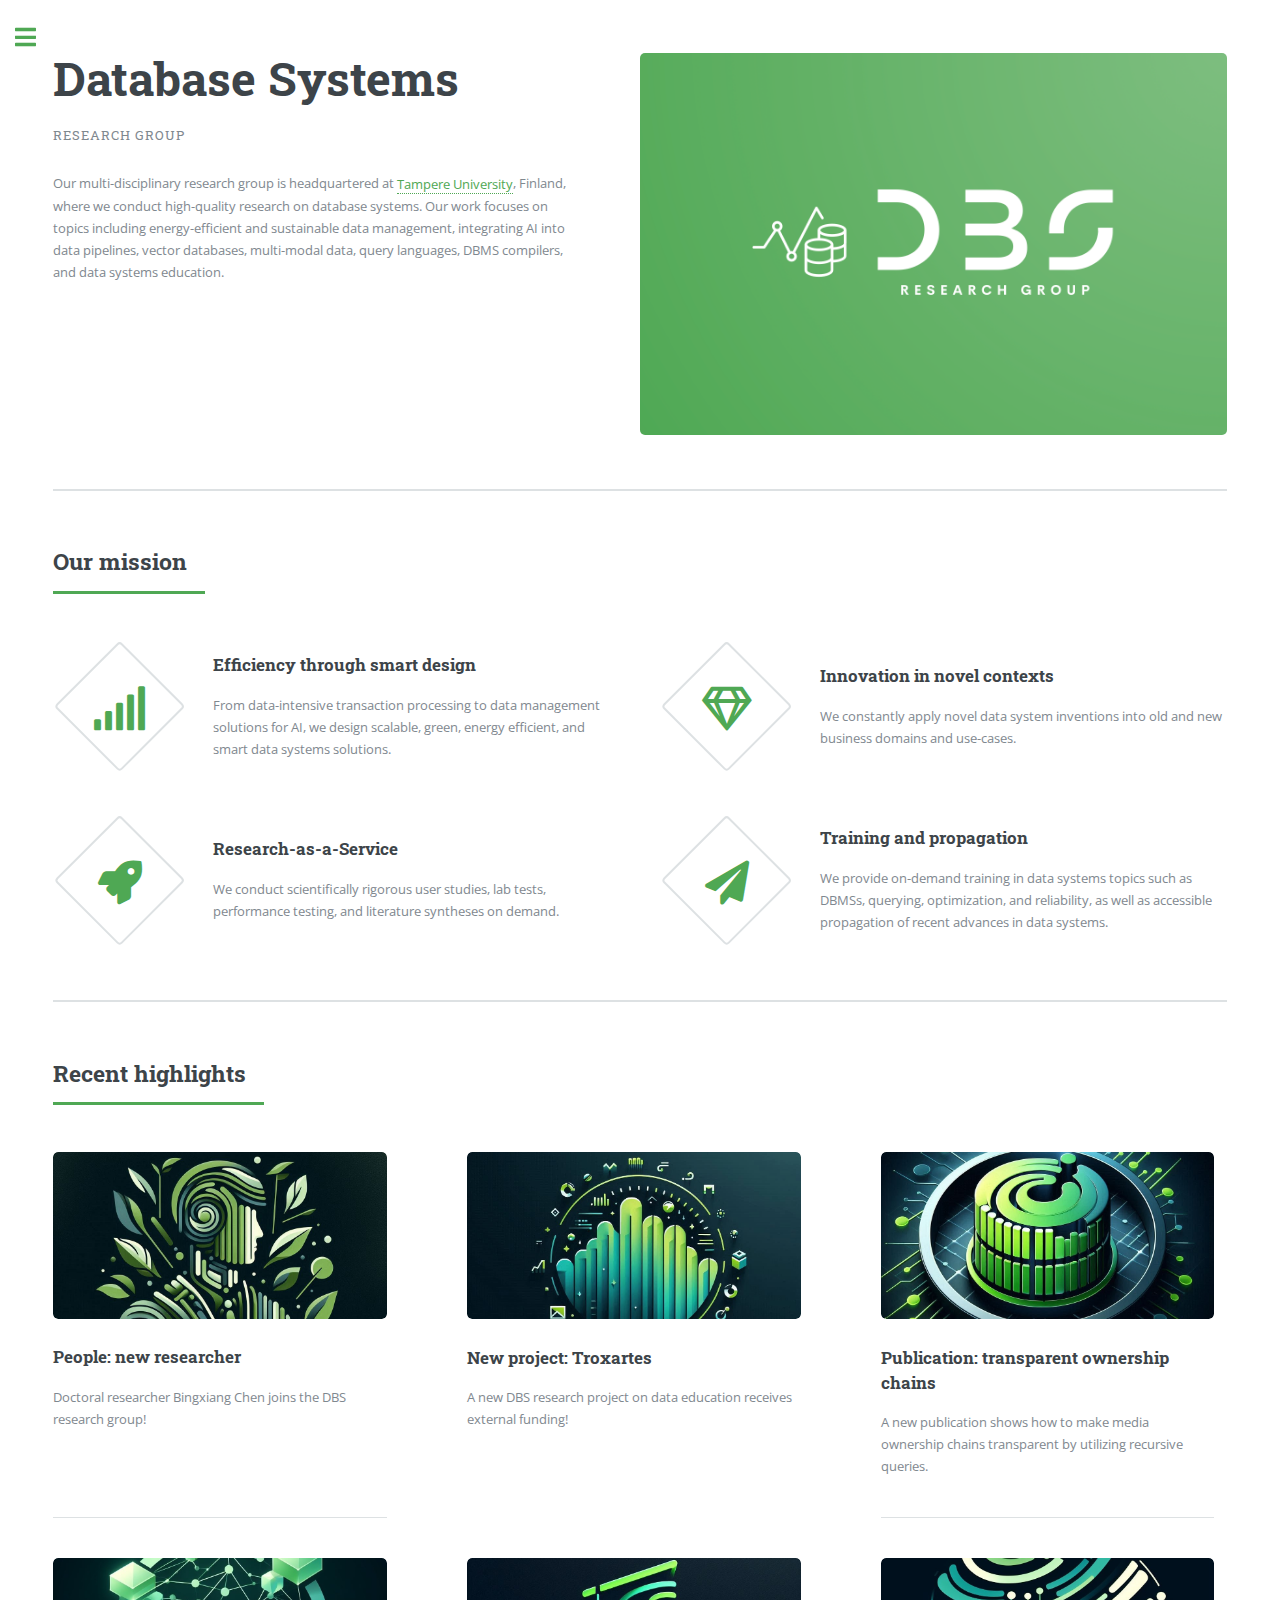
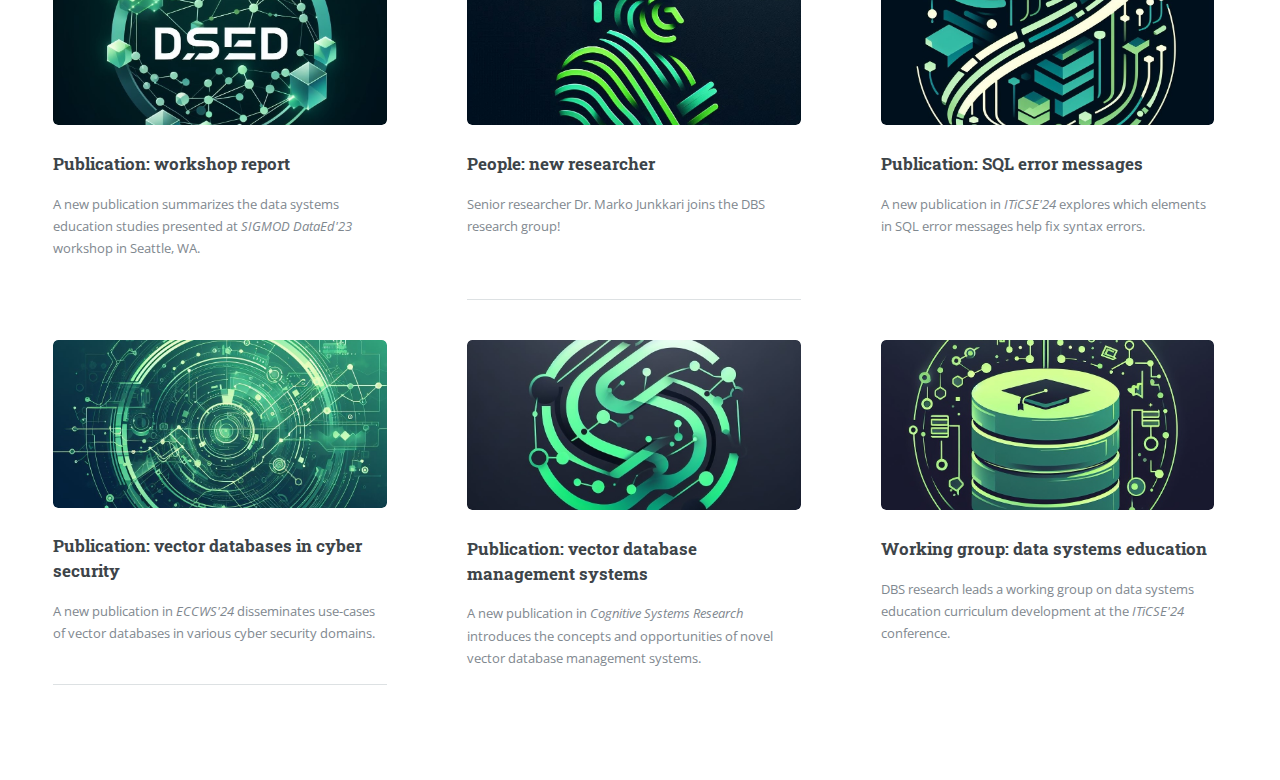
==== index.html @ 27943c8c "new researcher" ====
<!DOCTYPE HTML>
<!--
	Editorial by HTML5 UP
	html5up.net | @ajlkn
	Free for personal and commercial use under the CCA 3.0 license (html5up.net/license)
-->
<!-- DBSR -->
<html>
	<head>
		<title>DBS Research</title>
		<meta charset="utf-8" />
		<meta name="viewport" content="width=device-width, initial-scale=1, user-scalable=no" />
		<link rel="stylesheet" href="assets/css/main.css" />
	</head>
	<body class="is-preload">

		<!-- Wrapper -->
			<div id="wrapper">

				<!-- Main -->
					<div id="main">
						<div class="inner">

							<!-- Header
								<header id="header">
									<a href="index.html" class="logo"><strong>Editorial</strong> by HTML5 UP</a>
									<ul class="icons">
										<li><a href="#" class="icon brands fa-twitter"><span class="label">Twitter</span></a></li>
										<li><a href="#" class="icon brands fa-facebook-f"><span class="label">Facebook</span></a></li>
										<li><a href="#" class="icon brands fa-snapchat-ghost"><span class="label">Snapchat</span></a></li>
										<li><a href="#" class="icon brands fa-instagram"><span class="label">Instagram</span></a></li>
										<li><a href="#" class="icon brands fa-medium-m"><span class="label">Medium</span></a></li>
									</ul>
								</header>
							-->

							<!-- Banner -->
								<section id="banner">
									<div class="content">
										<header>
											<h1>Database Systems</h1>
											<p>Research group</p>
										</header>
										<p>Our multi-disciplinary research group is headquartered at <a target="_blank" href="https://www.tuni.fi/en/about-us/tampere-university">Tampere University</a>, Finland, where we conduct high-quality research on database systems. Our work focuses on topics including energy-efficient and sustainable data management, integrating AI into data pipelines, vector databases, multi-modal data, query languages, DBMS compilers, and data systems education.</p>
										<!--<ul class="actions">
											<li><a href="#" class="button big">Learn More</a></li>
										</ul> -->
									</div>
									<span class="image object">
										<img src="images/logo.png" alt="" />
									</span>
								</section>

							<!-- Section -->
								<section>
									<header class="major">
										<h2>Our mission</h2>
									</header>
									<div class="features">
										<article>
											<span class="icon solid fa-signal"></span>
											<div class="content">
												<h3>Efficiency through smart design</h3>
												<p>From data-intensive transaction processing to data management solutions for AI, we design scalable, green, energy efficient, and smart data systems solutions.</p>
											</div>
										</article>
										<article>
											<span class="icon fa-gem"></span>
											<div class="content">
												<h3>Innovation in novel contexts</h3>
												<p>We constantly apply novel data system inventions into old and new business domains and use-cases.</p>
											</div>
										</article>
										<article>
											<span class="icon solid fa-rocket"></span>
											<div class="content">
												<h3>Research-as-a-Service</h3>
												<p>We conduct scientifically rigorous user studies, lab tests, performance testing, and literature syntheses on demand.</p>
											</div>
										</article>
										<article>
											<span class="icon solid fa-paper-plane"></span>
											<div class="content">
												<h3>Training and propagation</h3>
												<p>We provide on-demand training in data systems topics such as DBMSs, querying, optimization, and reliability, as well as accessible propagation of recent advances in data systems.</p>
											</div>
										</article>
									</div>
								</section>

							<!-- Section -->
								<section>
									<header class="major">
										<h2>Recent highlights</h2>
									</header>
									<div class="posts">
										<article>
											<a href="people.html" class="image"><img src="images/pic09.jpg" alt="" /></a>
											<h3>People: new researcher</h3>
											<p>Doctoral researcher Bingxiang Chen joins the DBS research group!</p>
										</article>
										<article>
											<a target="_blank" href="#" class="image"><img src="images/pic08.jpg" alt="" /></a>
											<h3>New project: Troxartes</h3>
											<p>A new DBS research project on data education receives external funding!</p>
										</article>
										<article>
											<a target="_blank" href="https://revistacomsoc.pt/index.php/revistacomsoc/article/view/5684/6738" class="image"><img src="images/pic07.jpg" alt="" /></a>
											<h3>Publication: transparent ownership chains</h3>
											<p>A new publication shows how to make media ownership chains transparent by utilizing recursive queries.</p>
										</article>
										<article>
											<a target="_blank" href="https://dl.acm.org/doi/abs/10.1145/3703922.3703932" class="image"><img src="images/pic06.jpg" alt="" /></a>
											<h3>Publication: workshop report</h3>
											<p>A new publication summarizes the data systems education studies presented at <i>SIGMOD DataEd'23</i> workshop in Seattle, WA.</p>
										</article>
										<article>
											<a href="people.html" class="image"><img src="images/pic05.jpg" alt="" /></a>
											<h3>People: new researcher</h3>
											<p>Senior researcher Dr. Marko Junkkari joins the DBS research group!</p>
										</article>
										<article>
											<a target="_blank" href="https://dl.acm.org/doi/abs/10.1145/3649217.3653552" class="image"><img src="images/pic04.jpg" alt="" /></a>
											<h3>Publication: SQL error messages</h3>
											<p>A new publication in <i>ITiCSE'24</i> explores which elements in SQL error messages help fix syntax errors.</p>
											<!--<ul class="actions">
												<li><a target="_blank" href="https://www.sciencedirect.com/science/article/pii/S1389041724000093" class="button">Read more</a></li>
											</ul> -->
										</article>
										<article>
											<a target="_blank" href="https://papers.academic-conferences.org/index.php/eccws/article/view/2220" class="image"><img src="images/pic03.jpg" alt="" /></a>
											<h3>Publication: vector databases in cyber security</h3>
											<p>A new publication in <i>ECCWS'24</i> disseminates use-cases of vector databases in various cyber security domains.</p>
											<!--<ul class="actions">
												<li><a target="_blank" href="https://www.sciencedirect.com/science/article/pii/S1389041724000093" class="button">Read more</a></li>
											</ul> -->
										</article>
										<article>
											<a target="_blank" href="https://www.sciencedirect.com/science/article/pii/S1389041724000093" class="image"><img src="images/pic01.jpg" alt="" /></a>
											<h3>Publication: vector database management systems</h3>
											<p>A new publication in <i>Cognitive Systems Research</i> introduces the concepts and opportunities of novel vector database management systems.</p>
											<!--<ul class="actions">
												<li><a target="_blank" href="https://www.sciencedirect.com/science/article/pii/S1389041724000093" class="button">Read more</a></li>
											</ul> -->
										</article>
										<article>
											<a target="_blank" href="https://dl.acm.org/doi/abs/10.1145/3649405.3659529" class="image"><img src="images/pic02.jpg" alt="" /></a>
											<h3>Working group: data systems education</h3>
											<p>DBS research leads a working group on data systems education curriculum development at the <i>ITiCSE'24</i> conference.</p>
										</article>
									</div>
								</section>

						</div>
					</div>

				<!-- Sidebar -->
					<div id="sidebar">
						<div class="inner">

							<!-- Search
								<section id="search" class="alt">
									<form method="post" action="#">
										<input type="text" name="query" id="query" placeholder="Search" />
									</form>
								</section>
							-->

							<!-- Menu -->
								<nav id="menu">
									<header class="major">
										<h2>Menu</h2>
									</header>
									<ul>
										<li><a href="index.html">Homepage</a></li>
										<li><a href="projects.html">Projects</a></li>
										<li><a href="people.html">People</a></li>
										<li><a href="publications.html">Publications</a></li>
										<li>
											<!--
											<span class="opener">Submenu</span>
											<ul>
												<li><a href="#">Lorem Dolor</a></li>
												<li><a href="#">Ipsum Adipiscing</a></li>
												<li><a href="#">Tempus Magna</a></li>
												<li><a href="#">Feugiat Veroeros</a></li>
											</ul>
										</li>
										<li><a href="#">Etiam Dolore</a></li>
										<li><a href="#">Adipiscing</a></li>
										<li>
											<span class="opener">Another Submenu</span>
											<ul>
												<li><a href="#">Lorem Dolor</a></li>
												<li><a href="#">Ipsum Adipiscing</a></li>
												<li><a href="#">Tempus Magna</a></li>
												<li><a href="#">Feugiat Veroeros</a></li>
											</ul>
										</li>
										<li><a href="#">Maximus Erat</a></li>
										<li><a href="#">Sapien Mauris</a></li>
										<li><a href="#">Amet Lacinia</a></li>
									-->
									</ul>
								</nav>

							<!-- Section
								<section>
									<header class="major">
										<h2>Ante interdum</h2>
									</header>
									<div class="mini-posts">
										<article>
											<a href="#" class="image"><img src="images/pic07.jpg" alt="" /></a>
											<p>Aenean ornare velit lacus, ac varius enim lorem ullamcorper dolore aliquam.</p>
										</article>
										<article>
											<a href="#" class="image"><img src="images/pic08.jpg" alt="" /></a>
											<p>Aenean ornare velit lacus, ac varius enim lorem ullamcorper dolore aliquam.</p>
										</article>
										<article>
											<a href="#" class="image"><img src="images/pic09.jpg" alt="" /></a>
											<p>Aenean ornare velit lacus, ac varius enim lorem ullamcorper dolore aliquam.</p>
										</article>
									</div>
									<ul class="actions">
										<li><a href="#" class="button">More</a></li>
									</ul>
								</section>
							-->

							<!-- Section -->
								<section>
									<header class="major">
										<h2>Get in touch</h2>
									</header>
									<p></p>
									<ul class="contact">
										<li class="icon solid fa-envelope"><a href="mailto:dbs-research@proton.me">dbs-research@proton.me</a></li>
										<!--<li class="icon solid fa-phone">(000) 000-0000</li>-->
										<li class="icon solid fa-home">Tampere University<br />
										Tietotalo, Hervanta campus<br />
										Korkeakoulunkatu 1<br />
										33720 Tampere, Finland</li>
									</ul>
								</section>

							<!-- Footer -->
								<footer id="footer">
									<p class="copyright">Design: <a href="https://html5up.net">HTML5 UP</a>. Images: SD & Bing Image Creator.</p>
								</footer>

						</div>
					</div>

			</div>

		<!-- Scripts -->
			<script src="assets/js/jquery.min.js"></script>
			<script src="assets/js/browser.min.js"></script>
			<script src="assets/js/breakpoints.min.js"></script>
			<script src="assets/js/util.js"></script>
			<script src="assets/js/main.js"></script>

	</body>
</html>
---- assets/css/main.css ----
@import url(fontawesome-all.min.css);
@import url("https://fonts.googleapis.com/css?family=Open+Sans:400,600,400italic,600italic|Roboto+Slab:400,700");
/*
	Editorial by HTML5 UP
	html5up.net | @ajlkn
	Free for personal and commercial use under the CCA 3.0 license (html5up.net/license)
*/
html, body, div, span, applet, object,
iframe, h1, h2, h3, h4, h5, h6, p, blockquote,
pre, a, abbr, acronym, address, big, cite,
code, del, dfn, em, img, ins, kbd, q, s, samp,
small, strike, strong, sub, sup, tt, var, b,
u, i, center, dl, dt, dd, ol, ul, li, fieldset,
form, label, legend, table, caption, tbody,
tfoot, thead, tr, th, td, article, aside,
canvas, details, embed, figure, figcaption,
footer, header, hgroup, menu, nav, output, ruby,
section, summary, time, mark, audio, video {
  margin: 0;
  padding: 0;
  border: 0;
  font-size: 100%;
  font: inherit;
  vertical-align: middle; }

article, aside, details, figcaption, figure,
footer, header, hgroup, menu, nav, section {
  display: block; }

body {
  line-height: 1; }

ol, ul {
  list-style: none; }

blockquote, q {
  quotes: none; }
  blockquote:before, blockquote:after, q:before, q:after {
    content: '';
    content: none; }

table {
  border-collapse: collapse;
  border-spacing: 0; }

body {
  -webkit-text-size-adjust: none; }

mark {
  background-color: transparent;
  color: inherit; }

input::-moz-focus-inner {
  border: 0;
  padding: 0; }

input, select, textarea {
  -moz-appearance: none;
  -webkit-appearance: none;
  -ms-appearance: none;
  appearance: none; }

/* Basic */
@-ms-viewport {
  width: device-width; }

body {
  -ms-overflow-style: scrollbar; }

@media screen and (max-width: 480px) {
  html, body {
    min-width: 320px; } }

html {
  box-sizing: border-box; }

*, *:before, *:after {
  box-sizing: inherit; }

body {
  background: #ffffff; }
  body.is-preload *, body.is-preload *:before, body.is-preload *:after, body.is-resizing *, body.is-resizing *:before, body.is-resizing *:after {
    -moz-animation: none !important;
    -webkit-animation: none !important;
    -ms-animation: none !important;
    animation: none !important;
    -moz-transition: none !important;
    -webkit-transition: none !important;
    -ms-transition: none !important;
    transition: none !important; }

/* Type */
body, input, select, textarea {
  color: #7f888f;
  font-family: "Open Sans", sans-serif;
  font-size: 13pt;
  font-weight: 400;
  line-height: 1.65; }
  @media screen and (max-width: 1680px) {
    body, input, select, textarea {
      font-size: 11pt; } }
  @media screen and (max-width: 1280px) {
    body, input, select, textarea {
      font-size: 10pt; } }
  @media screen and (max-width: 360px) {
    body, input, select, textarea {
      font-size: 9pt; } }

a {
  -moz-transition: color 0.2s ease-in-out, border-bottom-color 0.2s ease-in-out;
  -webkit-transition: color 0.2s ease-in-out, border-bottom-color 0.2s ease-in-out;
  -ms-transition: color 0.2s ease-in-out, border-bottom-color 0.2s ease-in-out;
  transition: color 0.2s ease-in-out, border-bottom-color 0.2s ease-in-out;
  border-bottom: dotted 1px;
  color: #4fa854;
  text-decoration: none; }
  a:hover {
    border-bottom-color: #4fa854;
    color: #4fa854 !important; }
    a:hover strong {
      color: inherit; }

strong, b {
  color: #3d4449;
  font-weight: 600; }

em, i {
  font-style: italic; }

p {
  margin: 0 0 2em 0; }

h1, h2, h3, h4, h5, h6 {
  color: #3d4449;
  font-family: "Roboto Slab", serif;
  font-weight: 700;
  line-height: 1.5;
  margin: 0 0 1em 0; }
  h1 a, h2 a, h3 a, h4 a, h5 a, h6 a {
    color: inherit;
    text-decoration: none;
    border-bottom: 0; }

h1 {
  font-size: 4em;
  margin: 0 0 0.5em 0;
  line-height: 1.3; }

h2 {
  font-size: 1.75em; }

h3 {
  font-size: 1.25em; }

h4 {
  font-size: 1.1em; }

h5 {
  font-size: 0.9em; }

h6 {
  font-size: 0.7em; }

@media screen and (max-width: 1680px) {
  h1 {
    font-size: 3.5em; } }

@media screen and (max-width: 980px) {
  h1 {
    font-size: 3.25em; } }

@media screen and (max-width: 736px) {
  h1 {
    font-size: 2em;
    line-height: 1.4; }
  h2 {
    font-size: 1.5em; } }

sub {
  font-size: 0.8em;
  position: relative;
  top: 0.5em; }

sup {
  font-size: 0.8em;
  position: relative;
  top: -0.5em; }

blockquote {
  border-left: solid 3px rgba(210, 215, 217, 0.75);
  font-style: italic;
  margin: 0 0 2em 0;
  padding: 0.5em 0 0.5em 2em; }

code {
  background: rgba(230, 235, 237, 0.25);
  border-radius: 0.375em;
  border: solid 1px rgba(210, 215, 217, 0.75);
  font-family: "Courier New", monospace;
  font-size: 0.9em;
  margin: 0 0.25em;
  padding: 0.25em 0.65em; }

pre {
  -webkit-overflow-scrolling: touch;
  font-family: "Courier New", monospace;
  font-size: 0.9em;
  margin: 0 0 2em 0; }
  pre code {
    display: block;
    line-height: 1.75;
    padding: 1em 1.5em;
    overflow-x: auto; }

hr {
  border: 0;
  border-bottom: solid 1px rgba(210, 215, 217, 0.75);
  margin: 2em 0; }
  hr.major {
    margin: 3em 0; }

.align-left {
  text-align: left; }

.align-center {
  text-align: center; }

.align-right {
  text-align: right; }

/* Row */
.row {
  display: flex;
  flex-wrap: wrap;
  box-sizing: border-box;
  align-items: stretch; }
  .row > * {
    box-sizing: border-box; }
  .row.gtr-uniform > * > :last-child {
    margin-bottom: 0; }
  .row.aln-left {
    justify-content: flex-start; }
  .row.aln-center {
    justify-content: center; }
  .row.aln-right {
    justify-content: flex-end; }
  .row.aln-top {
    align-items: flex-start; }
  .row.aln-middle {
    align-items: center; }
  .row.aln-bottom {
    align-items: flex-end; }
  .row > .imp {
    order: -1; }
  .row > .col-1 {
    width: 8.33333%; }
  .row > .off-1 {
    margin-left: 8.33333%; }
  .row > .col-2 {
    width: 16.66667%; }
  .row > .off-2 {
    margin-left: 16.66667%; }
  .row > .col-3 {
    width: 25%; }
  .row > .off-3 {
    margin-left: 25%; }
  .row > .col-4 {
    width: 33.33333%; }
  .row > .off-4 {
    margin-left: 33.33333%; }
  .row > .col-5 {
    width: 41.66667%; }
  .row > .off-5 {
    margin-left: 41.66667%; }
  .row > .col-6 {
    width: 50%; }
  .row > .off-6 {
    margin-left: 50%; }
  .row > .col-7 {
    width: 58.33333%; }
  .row > .off-7 {
    margin-left: 58.33333%; }
  .row > .col-8 {
    width: 66.66667%; }
  .row > .off-8 {
    margin-left: 66.66667%; }
  .row > .col-9 {
    width: 75%; }
  .row > .off-9 {
    margin-left: 75%; }
  .row > .col-10 {
    width: 83.33333%; }
  .row > .off-10 {
    margin-left: 83.33333%; }
  .row > .col-11 {
    width: 91.66667%; }
  .row > .off-11 {
    margin-left: 91.66667%; }
  .row > .col-12 {
    width: 100%; }
  .row > .off-12 {
    margin-left: 100%; }
  .row.gtr-0 {
    margin-top: 0;
    margin-left: 0em; }
    .row.gtr-0 > * {
      padding: 0 0 0 0em; }
    .row.gtr-0.gtr-uniform {
      margin-top: 0em; }
      .row.gtr-0.gtr-uniform > * {
        padding-top: 0em; }
  .row.gtr-25 {
    margin-top: 0;
    margin-left: -0.375em; }
    .row.gtr-25 > * {
      padding: 0 0 0 0.375em; }
    .row.gtr-25.gtr-uniform {
      margin-top: -0.375em; }
      .row.gtr-25.gtr-uniform > * {
        padding-top: 0.375em; }
  .row.gtr-50 {
    margin-top: 0;
    margin-left: -0.75em; }
    .row.gtr-50 > * {
      padding: 0 0 0 0.75em; }
    .row.gtr-50.gtr-uniform {
      margin-top: -0.75em; }
      .row.gtr-50.gtr-uniform > * {
        padding-top: 0.75em; }
  .row {
    margin-top: 0;
    margin-left: -1.5em; }
    .row > * {
      padding: 0 0 0 1.5em; }
    .row.gtr-uniform {
      margin-top: -1.5em; }
      .row.gtr-uniform > * {
        padding-top: 1.5em; }
  .row.gtr-150 {
    margin-top: 0;
    margin-left: -2.25em; }
    .row.gtr-150 > * {
      padding: 0 0 0 2.25em; }
    .row.gtr-150.gtr-uniform {
      margin-top: -2.25em; }
      .row.gtr-150.gtr-uniform > * {
        padding-top: 2.25em; }
  .row.gtr-200 {
    margin-top: 0;
    margin-left: -3em; }
    .row.gtr-200 > * {
      padding: 0 0 0 3em; }
    .row.gtr-200.gtr-uniform {
      margin-top: -3em; }
      .row.gtr-200.gtr-uniform > * {
        padding-top: 3em; }
  @media screen and (max-width: 1680px) {
    .row {
      display: flex;
      flex-wrap: wrap;
      box-sizing: border-box;
      align-items: stretch; }
      .row > * {
        box-sizing: border-box; }
      .row.gtr-uniform > * > :last-child {
        margin-bottom: 0; }
      .row.aln-left {
        justify-content: flex-start; }
      .row.aln-center {
        justify-content: center; }
      .row.aln-right {
        justify-content: flex-end; }
      .row.aln-top {
        align-items: flex-start; }
      .row.aln-middle {
        align-items: center; }
      .row.aln-bottom {
        align-items: flex-end; }
      .row > .imp-xlarge {
        order: -1; }
      .row > .col-1-xlarge {
        width: 8.33333%; }
      .row > .off-1-xlarge {
        margin-left: 8.33333%; }
      .row > .col-2-xlarge {
        width: 16.66667%; }
      .row > .off-2-xlarge {
        margin-left: 16.66667%; }
      .row > .col-3-xlarge {
        width: 25%; }
      .row > .off-3-xlarge {
        margin-left: 25%; }
      .row > .col-4-xlarge {
        width: 33.33333%; }
      .row > .off-4-xlarge {
        margin-left: 33.33333%; }
      .row > .col-5-xlarge {
        width: 41.66667%; }
      .row > .off-5-xlarge {
        margin-left: 41.66667%; }
      .row > .col-6-xlarge {
        width: 50%; }
      .row > .off-6-xlarge {
        margin-left: 50%; }
      .row > .col-7-xlarge {
        width: 58.33333%; }
      .row > .off-7-xlarge {
        margin-left: 58.33333%; }
      .row > .col-8-xlarge {
        width: 66.66667%; }
      .row > .off-8-xlarge {
        margin-left: 66.66667%; }
      .row > .col-9-xlarge {
        width: 75%; }
      .row > .off-9-xlarge {
        margin-left: 75%; }
      .row > .col-10-xlarge {
        width: 83.33333%; }
      .row > .off-10-xlarge {
        margin-left: 83.33333%; }
      .row > .col-11-xlarge {
        width: 91.66667%; }
      .row > .off-11-xlarge {
        margin-left: 91.66667%; }
      .row > .col-12-xlarge {
        width: 100%; }
      .row > .off-12-xlarge {
        margin-left: 100%; }
      .row.gtr-0 {
        margin-top: 0;
        margin-left: 0em; }
        .row.gtr-0 > * {
          padding: 0 0 0 0em; }
        .row.gtr-0.gtr-uniform {
          margin-top: 0em; }
          .row.gtr-0.gtr-uniform > * {
            padding-top: 0em; }
      .row.gtr-25 {
        margin-top: 0;
        margin-left: -0.375em; }
        .row.gtr-25 > * {
          padding: 0 0 0 0.375em; }
        .row.gtr-25.gtr-uniform {
          margin-top: -0.375em; }
          .row.gtr-25.gtr-uniform > * {
            padding-top: 0.375em; }
      .row.gtr-50 {
        margin-top: 0;
        margin-left: -0.75em; }
        .row.gtr-50 > * {
          padding: 0 0 0 0.75em; }
        .row.gtr-50.gtr-uniform {
          margin-top: -0.75em; }
          .row.gtr-50.gtr-uniform > * {
            padding-top: 0.75em; }
      .row {
        margin-top: 0;
        margin-left: -1.5em; }
        .row > * {
          padding: 0 0 0 1.5em; }
        .row.gtr-uniform {
          margin-top: -1.5em; }
          .row.gtr-uniform > * {
            padding-top: 1.5em; }
      .row.gtr-150 {
        margin-top: 0;
        margin-left: -2.25em; }
        .row.gtr-150 > * {
          padding: 0 0 0 2.25em; }
        .row.gtr-150.gtr-uniform {
          margin-top: -2.25em; }
          .row.gtr-150.gtr-uniform > * {
            padding-top: 2.25em; }
      .row.gtr-200 {
        margin-top: 0;
        margin-left: -3em; }
        .row.gtr-200 > * {
          padding: 0 0 0 3em; }
        .row.gtr-200.gtr-uniform {
          margin-top: -3em; }
          .row.gtr-200.gtr-uniform > * {
            padding-top: 3em; } }
  @media screen and (max-width: 1280px) {
    .row {
      display: flex;
      flex-wrap: wrap;
      box-sizing: border-box;
      align-items: stretch; }
      .row > * {
        box-sizing: border-box; }
      .row.gtr-uniform > * > :last-child {
        margin-bottom: 0; }
      .row.aln-left {
        justify-content: flex-start; }
      .row.aln-center {
        justify-content: center; }
      .row.aln-right {
        justify-content: flex-end; }
      .row.aln-top {
        align-items: flex-start; }
      .row.aln-middle {
        align-items: center; }
      .row.aln-bottom {
        align-items: flex-end; }
      .row > .imp-large {
        order: -1; }
      .row > .col-1-large {
        width: 8.33333%; }
      .row > .off-1-large {
        margin-left: 8.33333%; }
      .row > .col-2-large {
        width: 16.66667%; }
      .row > .off-2-large {
        margin-left: 16.66667%; }
      .row > .col-3-large {
        width: 25%; }
      .row > .off-3-large {
        margin-left: 25%; }
      .row > .col-4-large {
        width: 33.33333%; }
      .row > .off-4-large {
        margin-left: 33.33333%; }
      .row > .col-5-large {
        width: 41.66667%; }
      .row > .off-5-large {
        margin-left: 41.66667%; }
      .row > .col-6-large {
        width: 50%; }
      .row > .off-6-large {
        margin-left: 50%; }
      .row > .col-7-large {
        width: 58.33333%; }
      .row > .off-7-large {
        margin-left: 58.33333%; }
      .row > .col-8-large {
        width: 66.66667%; }
      .row > .off-8-large {
        margin-left: 66.66667%; }
      .row > .col-9-large {
        width: 75%; }
      .row > .off-9-large {
        margin-left: 75%; }
      .row > .col-10-large {
        width: 83.33333%; }
      .row > .off-10-large {
        margin-left: 83.33333%; }
      .row > .col-11-large {
        width: 91.66667%; }
      .row > .off-11-large {
        margin-left: 91.66667%; }
      .row > .col-12-large {
        width: 100%; }
      .row > .off-12-large {
        margin-left: 100%; }
      .row.gtr-0 {
        margin-top: 0;
        margin-left: 0em; }
        .row.gtr-0 > * {
          padding: 0 0 0 0em; }
        .row.gtr-0.gtr-uniform {
          margin-top: 0em; }
          .row.gtr-0.gtr-uniform > * {
            padding-top: 0em; }
      .row.gtr-25 {
        margin-top: 0;
        margin-left: -0.375em; }
        .row.gtr-25 > * {
          padding: 0 0 0 0.375em; }
        .row.gtr-25.gtr-uniform {
          margin-top: -0.375em; }
          .row.gtr-25.gtr-uniform > * {
            padding-top: 0.375em; }
      .row.gtr-50 {
        margin-top: 0;
        margin-left: -0.75em; }
        .row.gtr-50 > * {
          padding: 0 0 0 0.75em; }
        .row.gtr-50.gtr-uniform {
          margin-top: -0.75em; }
          .row.gtr-50.gtr-uniform > * {
            padding-top: 0.75em; }
      .row {
        margin-top: 0;
        margin-left: -1.5em; }
        .row > * {
          padding: 0 0 0 1.5em; }
        .row.gtr-uniform {
          margin-top: -1.5em; }
          .row.gtr-uniform > * {
            padding-top: 1.5em; }
      .row.gtr-150 {
        margin-top: 0;
        margin-left: -2.25em; }
        .row.gtr-150 > * {
          padding: 0 0 0 2.25em; }
        .row.gtr-150.gtr-uniform {
          margin-top: -2.25em; }
          .row.gtr-150.gtr-uniform > * {
            padding-top: 2.25em; }
      .row.gtr-200 {
        margin-top: 0;
        margin-left: -3em; }
        .row.gtr-200 > * {
          padding: 0 0 0 3em; }
        .row.gtr-200.gtr-uniform {
          margin-top: -3em; }
          .row.gtr-200.gtr-uniform > * {
            padding-top: 3em; } }
  @media screen and (max-width: 980px) {
    .row {
      display: flex;
      flex-wrap: wrap;
      box-sizing: border-box;
      align-items: stretch; }
      .row > * {
        box-sizing: border-box; }
      .row.gtr-uniform > * > :last-child {
        margin-bottom: 0; }
      .row.aln-left {
        justify-content: flex-start; }
      .row.aln-center {
        justify-content: center; }
      .row.aln-right {
        justify-content: flex-end; }
      .row.aln-top {
        align-items: flex-start; }
      .row.aln-middle {
        align-items: center; }
      .row.aln-bottom {
        align-items: flex-end; }
      .row > .imp-medium {
        order: -1; }
      .row > .col-1-medium {
        width: 8.33333%; }
      .row > .off-1-medium {
        margin-left: 8.33333%; }
      .row > .col-2-medium {
        width: 16.66667%; }
      .row > .off-2-medium {
        margin-left: 16.66667%; }
      .row > .col-3-medium {
        width: 25%; }
      .row > .off-3-medium {
        margin-left: 25%; }
      .row > .col-4-medium {
        width: 33.33333%; }
      .row > .off-4-medium {
        margin-left: 33.33333%; }
      .row > .col-5-medium {
        width: 41.66667%; }
      .row > .off-5-medium {
        margin-left: 41.66667%; }
      .row > .col-6-medium {
        width: 50%; }
      .row > .off-6-medium {
        margin-left: 50%; }
      .row > .col-7-medium {
        width: 58.33333%; }
      .row > .off-7-medium {
        margin-left: 58.33333%; }
      .row > .col-8-medium {
        width: 66.66667%; }
      .row > .off-8-medium {
        margin-left: 66.66667%; }
      .row > .col-9-medium {
        width: 75%; }
      .row > .off-9-medium {
        margin-left: 75%; }
      .row > .col-10-medium {
        width: 83.33333%; }
      .row > .off-10-medium {
        margin-left: 83.33333%; }
      .row > .col-11-medium {
        width: 91.66667%; }
      .row > .off-11-medium {
        margin-left: 91.66667%; }
      .row > .col-12-medium {
        width: 100%; }
      .row > .off-12-medium {
        margin-left: 100%; }
      .row.gtr-0 {
        margin-top: 0;
        margin-left: 0em; }
        .row.gtr-0 > * {
          padding: 0 0 0 0em; }
        .row.gtr-0.gtr-uniform {
          margin-top: 0em; }
          .row.gtr-0.gtr-uniform > * {
            padding-top: 0em; }
      .row.gtr-25 {
        margin-top: 0;
        margin-left: -0.375em; }
        .row.gtr-25 > * {
          padding: 0 0 0 0.375em; }
        .row.gtr-25.gtr-uniform {
          margin-top: -0.375em; }
          .row.gtr-25.gtr-uniform > * {
            padding-top: 0.375em; }
      .row.gtr-50 {
        margin-top: 0;
        margin-left: -0.75em; }
        .row.gtr-50 > * {
          padding: 0 0 0 0.75em; }
        .row.gtr-50.gtr-uniform {
          margin-top: -0.75em; }
          .row.gtr-50.gtr-uniform > * {
            padding-top: 0.75em; }
      .row {
        margin-top: 0;
        margin-left: -1.5em; }
        .row > * {
          padding: 0 0 0 1.5em; }
        .row.gtr-uniform {
          margin-top: -1.5em; }
          .row.gtr-uniform > * {
            padding-top: 1.5em; }
      .row.gtr-150 {
        margin-top: 0;
        margin-left: -2.25em; }
        .row.gtr-150 > * {
          padding: 0 0 0 2.25em; }
        .row.gtr-150.gtr-uniform {
          margin-top: -2.25em; }
          .row.gtr-150.gtr-uniform > * {
            padding-top: 2.25em; }
      .row.gtr-200 {
        margin-top: 0;
        margin-left: -3em; }
        .row.gtr-200 > * {
          padding: 0 0 0 3em; }
        .row.gtr-200.gtr-uniform {
          margin-top: -3em; }
          .row.gtr-200.gtr-uniform > * {
            padding-top: 3em; } }
  @media screen and (max-width: 736px) {
    .row {
      display: flex;
      flex-wrap: wrap;
      box-sizing: border-box;
      align-items: stretch; }
      .row > * {
        box-sizing: border-box; }
      .row.gtr-uniform > * > :last-child {
        margin-bottom: 0; }
      .row.aln-left {
        justify-content: flex-start; }
      .row.aln-center {
        justify-content: center; }
      .row.aln-right {
        justify-content: flex-end; }
      .row.aln-top {
        align-items: flex-start; }
      .row.aln-middle {
        align-items: center; }
      .row.aln-bottom {
        align-items: flex-end; }
      .row > .imp-small {
        order: -1; }
      .row > .col-1-small {
        width: 8.33333%; }
      .row > .off-1-small {
        margin-left: 8.33333%; }
      .row > .col-2-small {
        width: 16.66667%; }
      .row > .off-2-small {
        margin-left: 16.66667%; }
      .row > .col-3-small {
        width: 25%; }
      .row > .off-3-small {
        margin-left: 25%; }
      .row > .col-4-small {
        width: 33.33333%; }
      .row > .off-4-small {
        margin-left: 33.33333%; }
      .row > .col-5-small {
        width: 41.66667%; }
      .row > .off-5-small {
        margin-left: 41.66667%; }
      .row > .col-6-small {
        width: 50%; }
      .row > .off-6-small {
        margin-left: 50%; }
      .row > .col-7-small {
        width: 58.33333%; }
      .row > .off-7-small {
        margin-left: 58.33333%; }
      .row > .col-8-small {
        width: 66.66667%; }
      .row > .off-8-small {
        margin-left: 66.66667%; }
      .row > .col-9-small {
        width: 75%; }
      .row > .off-9-small {
        margin-left: 75%; }
      .row > .col-10-small {
        width: 83.33333%; }
      .row > .off-10-small {
        margin-left: 83.33333%; }
      .row > .col-11-small {
        width: 91.66667%; }
      .row > .off-11-small {
        margin-left: 91.66667%; }
      .row > .col-12-small {
        width: 100%; }
      .row > .off-12-small {
        margin-left: 100%; }
      .row.gtr-0 {
        margin-top: 0;
        margin-left: 0em; }
        .row.gtr-0 > * {
          padding: 0 0 0 0em; }
        .row.gtr-0.gtr-uniform {
          margin-top: 0em; }
          .row.gtr-0.gtr-uniform > * {
            padding-top: 0em; }
      .row.gtr-25 {
        margin-top: 0;
        margin-left: -0.375em; }
        .row.gtr-25 > * {
          padding: 0 0 0 0.375em; }
        .row.gtr-25.gtr-uniform {
          margin-top: -0.375em; }
          .row.gtr-25.gtr-uniform > * {
            padding-top: 0.375em; }
      .row.gtr-50 {
        margin-top: 0;
        margin-left: -0.75em; }
        .row.gtr-50 > * {
          padding: 0 0 0 0.75em; }
        .row.gtr-50.gtr-uniform {
          margin-top: -0.75em; }
          .row.gtr-50.gtr-uniform > * {
            padding-top: 0.75em; }
      .row {
        margin-top: 0;
        margin-left: -1.5em; }
        .row > * {
          padding: 0 0 0 1.5em; }
        .row.gtr-uniform {
          margin-top: -1.5em; }
          .row.gtr-uniform > * {
            padding-top: 1.5em; }
      .row.gtr-150 {
        margin-top: 0;
        margin-left: -2.25em; }
        .row.gtr-150 > * {
          padding: 0 0 0 2.25em; }
        .row.gtr-150.gtr-uniform {
          margin-top: -2.25em; }
          .row.gtr-150.gtr-uniform > * {
            padding-top: 2.25em; }
      .row.gtr-200 {
        margin-top: 0;
        margin-left: -3em; }
        .row.gtr-200 > * {
          padding: 0 0 0 3em; }
        .row.gtr-200.gtr-uniform {
          margin-top: -3em; }
          .row.gtr-200.gtr-uniform > * {
            padding-top: 3em; } }
  @media screen and (max-width: 480px) {
    .row {
      display: flex;
      flex-wrap: wrap;
      box-sizing: border-box;
      align-items: stretch; }
      .row > * {
        box-sizing: border-box; }
      .row.gtr-uniform > * > :last-child {
        margin-bottom: 0; }
      .row.aln-left {
        justify-content: flex-start; }
      .row.aln-center {
        justify-content: center; }
      .row.aln-right {
        justify-content: flex-end; }
      .row.aln-top {
        align-items: flex-start; }
      .row.aln-middle {
        align-items: center; }
      .row.aln-bottom {
        align-items: flex-end; }
      .row > .imp-xsmall {
        order: -1; }
      .row > .col-1-xsmall {
        width: 8.33333%; }
      .row > .off-1-xsmall {
        margin-left: 8.33333%; }
      .row > .col-2-xsmall {
        width: 16.66667%; }
      .row > .off-2-xsmall {
        margin-left: 16.66667%; }
      .row > .col-3-xsmall {
        width: 25%; }
      .row > .off-3-xsmall {
        margin-left: 25%; }
      .row > .col-4-xsmall {
        width: 33.33333%; }
      .row > .off-4-xsmall {
        margin-left: 33.33333%; }
      .row > .col-5-xsmall {
        width: 41.66667%; }
      .row > .off-5-xsmall {
        margin-left: 41.66667%; }
      .row > .col-6-xsmall {
        width: 50%; }
      .row > .off-6-xsmall {
        margin-left: 50%; }
      .row > .col-7-xsmall {
        width: 58.33333%; }
      .row > .off-7-xsmall {
        margin-left: 58.33333%; }
      .row > .col-8-xsmall {
        width: 66.66667%; }
      .row > .off-8-xsmall {
        margin-left: 66.66667%; }
      .row > .col-9-xsmall {
        width: 75%; }
      .row > .off-9-xsmall {
        margin-left: 75%; }
      .row > .col-10-xsmall {
        width: 83.33333%; }
      .row > .off-10-xsmall {
        margin-left: 83.33333%; }
      .row > .col-11-xsmall {
        width: 91.66667%; }
      .row > .off-11-xsmall {
        margin-left: 91.66667%; }
      .row > .col-12-xsmall {
        width: 100%; }
      .row > .off-12-xsmall {
        margin-left: 100%; }
      .row.gtr-0 {
        margin-top: 0;
        margin-left: 0em; }
        .row.gtr-0 > * {
          padding: 0 0 0 0em; }
        .row.gtr-0.gtr-uniform {
          margin-top: 0em; }
          .row.gtr-0.gtr-uniform > * {
            padding-top: 0em; }
      .row.gtr-25 {
        margin-top: 0;
        margin-left: -0.375em; }
        .row.gtr-25 > * {
          padding: 0 0 0 0.375em; }
        .row.gtr-25.gtr-uniform {
          margin-top: -0.375em; }
          .row.gtr-25.gtr-uniform > * {
            padding-top: 0.375em; }
      .row.gtr-50 {
        margin-top: 0;
        margin-left: -0.75em; }
        .row.gtr-50 > * {
          padding: 0 0 0 0.75em; }
        .row.gtr-50.gtr-uniform {
          margin-top: -0.75em; }
          .row.gtr-50.gtr-uniform > * {
            padding-top: 0.75em; }
      .row {
        margin-top: 0;
        margin-left: -1.5em; }
        .row > * {
          padding: 0 0 0 1.5em; }
        .row.gtr-uniform {
          margin-top: -1.5em; }
          .row.gtr-uniform > * {
            padding-top: 1.5em; }
      .row.gtr-150 {
        margin-top: 0;
        margin-left: -2.25em; }
        .row.gtr-150 > * {
          padding: 0 0 0 2.25em; }
        .row.gtr-150.gtr-uniform {
          margin-top: -2.25em; }
          .row.gtr-150.gtr-uniform > * {
            padding-top: 2.25em; }
      .row.gtr-200 {
        margin-top: 0;
        margin-left: -3em; }
        .row.gtr-200 > * {
          padding: 0 0 0 3em; }
        .row.gtr-200.gtr-uniform {
          margin-top: -3em; }
          .row.gtr-200.gtr-uniform > * {
            padding-top: 3em; } }

/* Section/Article */
section.special, article.special {
  text-align: center; }

header p {
  font-family: "Roboto Slab", serif;
  font-size: 1em;
  font-weight: 400;
  letter-spacing: 0.075em;
  margin-top: -0.5em;
  text-transform: uppercase; }

header.major > :last-child {
  border-bottom: solid 3px #4fa854;
  display: inline-block;
  margin: 0 0 2em 0;
  padding: 0 0.75em 0.5em 0; }

header.main > :last-child {
  margin: 0 0 1em 0; }

/* Form */
form {
  margin: 0 0 2em 0; }

label {
  color: #3d4449;
  display: block;
  font-size: 0.9em;
  font-weight: 600;
  margin: 0 0 1em 0; }

input[type="text"],
input[type="password"],
input[type="email"],
input[type="tel"],
input[type="search"],
input[type="url"],
select,
textarea {
  -moz-appearance: none;
  -webkit-appearance: none;
  -ms-appearance: none;
  appearance: none;
  background: #ffffff;
  border-radius: 0.375em;
  border: none;
  border: solid 1px rgba(210, 215, 217, 0.75);
  color: inherit;
  display: block;
  outline: 0;
  padding: 0 1em;
  text-decoration: none;
  width: 100%; }
  input[type="text"]:invalid,
  input[type="password"]:invalid,
  input[type="email"]:invalid,
  input[type="tel"]:invalid,
  input[type="search"]:invalid,
  input[type="url"]:invalid,
  select:invalid,
  textarea:invalid {
    box-shadow: none; }
  input[type="text"]:focus,
  input[type="password"]:focus,
  input[type="email"]:focus,
  input[type="tel"]:focus,
  input[type="search"]:focus,
  input[type="url"]:focus,
  select:focus,
  textarea:focus {
    border-color: #4fa854;
    box-shadow: 0 0 0 1px #4fa854; }

select {
  background-image: url("data:image/svg+xml;charset=utf8,%3Csvg xmlns='http://www.w3.org/2000/svg' width='40' height='40' preserveAspectRatio='none' viewBox='0 0 40 40'%3E%3Cpath d='M9.4,12.3l10.4,10.4l10.4-10.4c0.2-0.2,0.5-0.4,0.9-0.4c0.3,0,0.6,0.1,0.9,0.4l3.3,3.3c0.2,0.2,0.4,0.5,0.4,0.9 c0,0.4-0.1,0.6-0.4,0.9L20.7,31.9c-0.2,0.2-0.5,0.4-0.9,0.4c-0.3,0-0.6-0.1-0.9-0.4L4.3,17.3c-0.2-0.2-0.4-0.5-0.4-0.9 c0-0.4,0.1-0.6,0.4-0.9l3.3-3.3c0.2-0.2,0.5-0.4,0.9-0.4S9.1,12.1,9.4,12.3z' fill='rgba(210, 215, 217, 0.75)' /%3E%3C/svg%3E");
  background-size: 1.25em;
  background-repeat: no-repeat;
  background-position: calc(100% - 1em) center;
  height: 2.75em;
  padding-right: 2.75em;
  text-overflow: ellipsis; }
  select option {
    color: #3d4449;
    background: #ffffff; }
  select:focus::-ms-value {
    background-color: transparent; }
  select::-ms-expand {
    display: none; }

input[type="text"],
input[type="password"],
input[type="email"],
input[type="tel"],
input[type="search"],
input[type="url"],
select {
  height: 2.75em; }

textarea {
  padding: 0.75em 1em; }

input[type="checkbox"],
input[type="radio"] {
  -moz-appearance: none;
  -webkit-appearance: none;
  -ms-appearance: none;
  appearance: none;
  display: block;
  float: left;
  margin-right: -2em;
  opacity: 0;
  width: 1em;
  z-index: -1; }
  input[type="checkbox"] + label,
  input[type="radio"] + label {
    text-decoration: none;
    color: #7f888f;
    cursor: pointer;
    display: inline-block;
    font-size: 1em;
    font-weight: 400;
    padding-left: 2.4em;
    padding-right: 0.75em;
    position: relative; }
    input[type="checkbox"] + label:before,
    input[type="radio"] + label:before {
      -moz-osx-font-smoothing: grayscale;
      -webkit-font-smoothing: antialiased;
      display: inline-block;
      font-style: normal;
      font-variant: normal;
      text-rendering: auto;
      line-height: 1;
      text-transform: none !important;
      font-family: 'Font Awesome 5 Free';
      font-weight: 900; }
    input[type="checkbox"] + label:before,
    input[type="radio"] + label:before {
      background: #ffffff;
      border-radius: 0.375em;
      border: solid 1px rgba(210, 215, 217, 0.75);
      content: '';
      display: inline-block;
      font-size: 0.8em;
      height: 2.0625em;
      left: 0;
      line-height: 2.0625em;
      position: absolute;
      text-align: center;
      top: 0;
      width: 2.0625em; }
  input[type="checkbox"]:checked + label:before,
  input[type="radio"]:checked + label:before {
    background: #3d4449;
    border-color: #3d4449;
    color: #ffffff;
    content: '\f00c'; }
  input[type="checkbox"]:focus + label:before,
  input[type="radio"]:focus + label:before {
    border-color: #4fa854;
    box-shadow: 0 0 0 1px #4fa854; }

input[type="checkbox"] + label:before {
  border-radius: 0.375em; }

input[type="radio"] + label:before {
  border-radius: 100%; }

::-webkit-input-placeholder {
  color: #9fa3a6 !important;
  opacity: 1.0; }

:-moz-placeholder {
  color: #9fa3a6 !important;
  opacity: 1.0; }

::-moz-placeholder {
  color: #9fa3a6 !important;
  opacity: 1.0; }

:-ms-input-placeholder {
  color: #9fa3a6 !important;
  opacity: 1.0; }

/* Box */
.box {
  border-radius: 0.375em;
  border: solid 1px rgba(210, 215, 217, 0.75);
  margin-bottom: 2em;
  padding: 1.5em; }
  .box > :last-child,
  .box > :last-child > :last-child,
  .box > :last-child > :last-child > :last-child {
    margin-bottom: 0; }
  .box.alt {
    border: 0;
    border-radius: 0;
    padding: 0; }

/* Icon */
.icon {
  text-decoration: none;
  border-bottom: none;
  position: relative; }
  .icon:before {
    -moz-osx-font-smoothing: grayscale;
    -webkit-font-smoothing: antialiased;
    display: inline-block;
    font-style: normal;
    font-variant: normal;
    text-rendering: auto;
    line-height: 1;
    text-transform: none !important;
    font-family: 'Font Awesome 5 Free';
    font-weight: 400; }
  .icon > .label {
    display: none; }
  .icon:before {
    line-height: inherit; }
  .icon.solid:before {
    font-weight: 900; }
  .icon.brands:before {
    font-family: 'Font Awesome 5 Brands'; }

/* Image */
.image {
  border-radius: 0.375em;
  border: 0;
  display: inline-block;
  position: relative; }
  .image img {
    border-radius: 0.375em;
    display: block; }
  .image.left, .image.right {
    max-width: 40%; }
    .image.left img, .image.right img {
      width: 40%; }
  .image.left {
    float: left;
    padding: 0 1.5em 1em 0;
    top: 0.25em; }
  .image.right {
    float: right;
    padding: 0 0 1em 1.5em;
    top: 0.25em; }
  .image.fit {
    display: block;
    margin: 0 0 2em 0;
    width: 100%; }
    .image.fit img {
      width: 100%; }
  .image.main {
    display: block;
    margin: 0 0 3em 0;
    width: 100%; }
    .image.main img {
      width: 100%; }

a.image {
  overflow: hidden; }
  a.image img {
    -moz-transition: -moz-transform 0.2s ease;
    -webkit-transition: -webkit-transform 0.2s ease;
    -ms-transition: -ms-transform 0.2s ease;
    transition: transform 0.2s ease; }
  a.image:hover img {
    -moz-transform: scale(1.075);
    -webkit-transform: scale(1.075);
    -ms-transform: scale(1.075);
    transform: scale(1.075); }

/* List */
ol {
  list-style: decimal;
  margin: 0 0 2em 0;
  padding-left: 1.25em; }
  ol li {
    padding-left: 0.25em; }

ul {
  list-style: disc;
  margin: 0 0 2em 0;
  padding-left: 1em; }
  ul li {
    padding-left: 0.5em; }
  ul.alt {
    list-style: none;
    padding-left: 0; }
    ul.alt li {
      border-top: solid 1px rgba(210, 215, 217, 0.75);
      padding: 0.5em 0; }
      ul.alt li:first-child {
        border-top: 0;
        padding-top: 0; }

dl {
  margin: 0 0 2em 0; }
  dl dt {
    display: block;
    font-weight: 600;
    margin: 0 0 1em 0; }
  dl dd {
    margin-left: 2em; }

/* Actions */
ul.actions {
  display: -moz-flex;
  display: -webkit-flex;
  display: -ms-flex;
  display: flex;
  cursor: default;
  list-style: none;
  margin-left: -1em;
  padding-left: 0; }
  ul.actions li {
    padding: 0 0 0 1em;
    vertical-align: middle; }
  ul.actions.special {
    -moz-justify-content: center;
    -webkit-justify-content: center;
    -ms-justify-content: center;
    justify-content: center;
    width: 100%;
    margin-left: 0; }
    ul.actions.special li:first-child {
      padding-left: 0; }
  ul.actions.stacked {
    -moz-flex-direction: column;
    -webkit-flex-direction: column;
    -ms-flex-direction: column;
    flex-direction: column;
    margin-left: 0; }
    ul.actions.stacked li {
      padding: 1.3em 0 0 0; }
      ul.actions.stacked li:first-child {
        padding-top: 0; }
  ul.actions.fit {
    width: calc(100% + 1em); }
    ul.actions.fit li {
      -moz-flex-grow: 1;
      -webkit-flex-grow: 1;
      -ms-flex-grow: 1;
      flex-grow: 1;
      -moz-flex-shrink: 1;
      -webkit-flex-shrink: 1;
      -ms-flex-shrink: 1;
      flex-shrink: 1;
      width: 100%; }
      ul.actions.fit li > * {
        width: 100%; }
    ul.actions.fit.stacked {
      width: 100%; }

/* Icons */
ul.icons {
  cursor: default;
  list-style: none;
  padding-left: 0; }
  ul.icons li {
    display: inline-block;
    padding: 0 1em 0 0; }
    ul.icons li:last-child {
      padding-right: 0; }
    ul.icons li .icon {
      color: inherit; }
      ul.icons li .icon:before {
        font-size: 1.25em; }

/* Contact */
ul.contact {
  list-style: none;
  padding: 0; }
  ul.contact li {
    text-decoration: none;
    border-top: solid 1px rgba(210, 215, 217, 0.75);
    margin: 1.5em 0 0 0;
    padding: 1.5em 0 0 3em;
    position: relative; }
    ul.contact li:before {
      -moz-osx-font-smoothing: grayscale;
      -webkit-font-smoothing: antialiased;
      display: inline-block;
      font-style: normal;
      font-variant: normal;
      text-rendering: auto;
      line-height: 1;
      text-transform: none !important;
      font-family: 'Font Awesome 5 Free';
      font-weight: 400; }
    ul.contact li:before {
      color: #4fa854;
      display: inline-block;
      font-size: 1.5em;
      height: 1.125em;
      left: 0;
      line-height: 1.125em;
      position: absolute;
      text-align: center;
      top: 1em;
      width: 1.5em; }
    ul.contact li:first-child {
      border-top: 0;
      margin-top: 0;
      padding-top: 0; }
      ul.contact li:first-child:before {
        top: 0; }
    ul.contact li a {
      color: inherit; }

/* Pagination */
ul.pagination {
  cursor: default;
  list-style: none;
  padding-left: 0; }
  ul.pagination li {
    display: inline-block;
    padding-left: 0;
    vertical-align: middle; }
    ul.pagination li > .page {
      -moz-transition: background-color 0.2s ease-in-out, color 0.2s ease-in-out;
      -webkit-transition: background-color 0.2s ease-in-out, color 0.2s ease-in-out;
      -ms-transition: background-color 0.2s ease-in-out, color 0.2s ease-in-out;
      transition: background-color 0.2s ease-in-out, color 0.2s ease-in-out;
      border-bottom: 0;
      border-radius: 0.375em;
      display: inline-block;
      font-size: 0.8em;
      font-weight: 600;
      height: 2em;
      line-height: 2em;
      margin: 0 0.125em;
      min-width: 2em;
      padding: 0 0.5em;
      text-align: center; }
      ul.pagination li > .page.active {
        background-color: #4fa854;
        color: #ffffff !important; }
        ul.pagination li > .page.active:hover {
          background-color: #78f698; }
        ul.pagination li > .page.active:active {
          background-color: #78f698; }
    ul.pagination li:first-child {
      padding-right: 0.75em; }
    ul.pagination li:last-child {
      padding-left: 0.75em; }
  @media screen and (max-width: 480px) {
    ul.pagination li:nth-child(n+2):nth-last-child(n+2) {
      display: none; }
    ul.pagination li:first-child {
      padding-right: 0; } }

/* Table */
.table-wrapper {
  -webkit-overflow-scrolling: touch;
  overflow-x: auto; }

table {
  margin: 0 0 2em 0;
  width: 100%; }
  table tbody tr {
    border: solid 1px rgba(210, 215, 217, 0.75);
    border-left: 0;
    border-right: 0; }
    table tbody tr:nth-child(2n + 1) {
      background-color: rgba(230, 235, 237, 0.25); }
  table td {
    padding: 0.75em 0.75em; }
  table th {
    color: #3d4449;
    font-size: 0.9em;
    font-weight: 600;
    padding: 0 0.75em 0.75em 0.75em;
    text-align: left; }
  table thead {
    border-bottom: solid 2px rgba(210, 215, 217, 0.75); }
  table tfoot {
    border-top: solid 2px rgba(210, 215, 217, 0.75); }
  table.alt {
    border-collapse: separate; }
    table.alt tbody tr td {
      border: solid 1px rgba(210, 215, 217, 0.75);
      border-left-width: 0;
      border-top-width: 0; }
      table.alt tbody tr td:first-child {
        border-left-width: 1px; }
    table.alt tbody tr:first-child td {
      border-top-width: 1px; }
    table.alt thead {
      border-bottom: 0; }
    table.alt tfoot {
      border-top: 0; }

/* Button */
input[type="submit"],
input[type="reset"],
input[type="button"],
button,
.button {
  -moz-appearance: none;
  -webkit-appearance: none;
  -ms-appearance: none;
  appearance: none;
  -moz-transition: background-color 0.2s ease-in-out, color 0.2s ease-in-out;
  -webkit-transition: background-color 0.2s ease-in-out, color 0.2s ease-in-out;
  -ms-transition: background-color 0.2s ease-in-out, color 0.2s ease-in-out;
  transition: background-color 0.2s ease-in-out, color 0.2s ease-in-out;
  background-color: transparent;
  border-radius: 0.375em;
  border: 0;
  box-shadow: inset 0 0 0 2px #4fa854;
  color: #4fa854 !important;
  cursor: pointer;
  display: inline-block;
  font-family: "Roboto Slab", serif;
  font-size: 0.8em;
  font-weight: 700;
  height: 3.5em;
  letter-spacing: 0.075em;
  line-height: 3.5em;
  padding: 0 2.25em;
  text-align: center;
  text-decoration: none;
  text-transform: uppercase;
  white-space: nowrap; }
  input[type="submit"]:hover,
  input[type="reset"]:hover,
  input[type="button"]:hover,
  button:hover,
  .button:hover {
    background-color: rgba(120, 246, 152, 0.05); }
  input[type="submit"]:active,
  input[type="reset"]:active,
  input[type="button"]:active,
  button:active,
  .button:active {
    background-color: rgba(120, 246, 152, 0.15); }
  input[type="submit"].icon:before,
  input[type="reset"].icon:before,
  input[type="button"].icon:before,
  button.icon:before,
  .button.icon:before {
    margin-right: 0.5em; }
  input[type="submit"].fit,
  input[type="reset"].fit,
  input[type="button"].fit,
  button.fit,
  .button.fit {
    width: 100%; }
  input[type="submit"].small,
  input[type="reset"].small,
  input[type="button"].small,
  button.small,
  .button.small {
    font-size: 0.6em; }
  input[type="submit"].large,
  input[type="reset"].large,
  input[type="button"].large,
  button.large,
  .button.large {
    font-size: 1em;
    height: 3.65em;
    line-height: 3.65em; }
  input[type="submit"].primary,
  input[type="reset"].primary,
  input[type="button"].primary,
  button.primary,
  .button.primary {
    background-color: #4fa854;
    box-shadow: none;
    color: #ffffff !important; }
    input[type="submit"].primary:hover,
    input[type="reset"].primary:hover,
    input[type="button"].primary:hover,
    button.primary:hover,
    .button.primary:hover {
      background-color: #f67878; }
    input[type="submit"].primary:active,
    input[type="reset"].primary:active,
    input[type="button"].primary:active,
    button.primary:active,
    .button.primary:active {
      background-color: #f45c5c; }
  input[type="submit"].disabled, input[type="submit"]:disabled,
  input[type="reset"].disabled,
  input[type="reset"]:disabled,
  input[type="button"].disabled,
  input[type="button"]:disabled,
  button.disabled,
  button:disabled,
  .button.disabled,
  .button:disabled {
    pointer-events: none;
    opacity: 0.25; }

/* Mini Posts */
.mini-posts article {
  border-top: solid 1px rgba(210, 215, 217, 0.75);
  margin-top: 2em;
  padding-top: 2em; }
  .mini-posts article .image {
    display: block;
    margin: 0 0 1.5em 0; }
    .mini-posts article .image img {
      display: block;
      width: 100%; }
  .mini-posts article:first-child {
    border-top: 0;
    margin-top: 0;
    padding-top: 0; }

/* Features */
.features {
  display: -moz-flex;
  display: -webkit-flex;
  display: -ms-flex;
  display: flex;
  -moz-flex-wrap: wrap;
  -webkit-flex-wrap: wrap;
  -ms-flex-wrap: wrap;
  flex-wrap: wrap;
  margin: 0 0 2em -3em;
  width: calc(100% + 3em); }
  .features article {
    -moz-align-items: center;
    -webkit-align-items: center;
    -ms-align-items: center;
    align-items: center;
    display: -moz-flex;
    display: -webkit-flex;
    display: -ms-flex;
    display: flex;
    margin: 0 0 3em 3em;
    position: relative;
    width: calc(50% - 3em); }
    .features article:nth-child(2n - 1) {
      margin-right: 1.5em; }
    .features article:nth-child(2n) {
      margin-left: 1.5em; }
    .features article:nth-last-child(1), .features article:nth-last-child(2) {
      margin-bottom: 0; }
    .features article .icon {
      -moz-flex-grow: 0;
      -webkit-flex-grow: 0;
      -ms-flex-grow: 0;
      flex-grow: 0;
      -moz-flex-shrink: 0;
      -webkit-flex-shrink: 0;
      -ms-flex-shrink: 0;
      flex-shrink: 0;
      display: block;
      height: 10em;
      line-height: 10em;
      margin: 0 2em 0 0;
      text-align: center;
      width: 10em; }
      .features article .icon:before {
        color: #4fa854;
        font-size: 2.75rem;
        position: relative;
        top: 0.05em; }
      .features article .icon:after {
        -moz-transform: rotate(45deg);
        -webkit-transform: rotate(45deg);
        -ms-transform: rotate(45deg);
        transform: rotate(45deg);
        border-radius: 0.25rem;
        border: solid 2px rgba(210, 215, 217, 0.75);
        content: '';
        display: block;
        height: 7em;
        left: 50%;
        margin: -3.5em 0 0 -3.5em;
        position: absolute;
        top: 50%;
        width: 7em; }
    .features article .content {
      -moz-flex-grow: 1;
      -webkit-flex-grow: 1;
      -ms-flex-grow: 1;
      flex-grow: 1;
      -moz-flex-shrink: 1;
      -webkit-flex-shrink: 1;
      -ms-flex-shrink: 1;
      flex-shrink: 1;
      width: 100%; }
      .features article .content > :last-child {
        margin-bottom: 0; }
  @media screen and (max-width: 980px) {
    .features {
      margin: 0 0 2em 0;
      width: 100%; }
      .features article {
        margin: 0 0 3em 0;
        width: 100%; }
        .features article:nth-child(2n - 1) {
          margin-right: 0; }
        .features article:nth-child(2n) {
          margin-left: 0; }
        .features article:nth-last-child(1), .features article:nth-last-child(2) {
          margin-bottom: 3em; }
        .features article:last-child {
          margin-bottom: 0; }
        .features article .icon {
          height: 8em;
          line-height: 8em;
          width: 8em; }
          .features article .icon:before {
            font-size: 2.25rem; }
          .features article .icon:after {
            height: 6em;
            margin: -3em 0 0 -3em;
            width: 6em; } }
  @media screen and (max-width: 480px) {
    .features article {
      -moz-flex-direction: column;
      -webkit-flex-direction: column;
      -ms-flex-direction: column;
      flex-direction: column;
      -moz-align-items: -moz-flex-start;
      -webkit-align-items: -webkit-flex-start;
      -ms-align-items: -ms-flex-start;
      align-items: flex-start; }
      .features article .icon {
        height: 6em;
        line-height: 6em;
        margin: 0 0 1.5em 0;
        width: 6em; }
        .features article .icon:before {
          font-size: 1.5rem; }
        .features article .icon:after {
          height: 4em;
          margin: -2em 0 0 -2em;
          width: 4em; } }
  @media screen and (max-width: 480px) {
    .features article .icon:before {
      font-size: 1.25rem; } }

/* Posts */
.posts {
  display: -moz-flex;
  display: -webkit-flex;
  display: -ms-flex;
  display: flex;
  -moz-flex-wrap: wrap;
  -webkit-flex-wrap: wrap;
  -ms-flex-wrap: wrap;
  flex-wrap: wrap;
  margin: 0 0 2em -6em;
  width: calc(100% + 6em); }
  .posts article {
    -moz-flex-grow: 0;
    -webkit-flex-grow: 0;
    -ms-flex-grow: 0;
    flex-grow: 0;
    -moz-flex-shrink: 1;
    -webkit-flex-shrink: 1;
    -ms-flex-shrink: 1;
    flex-shrink: 1;
    margin: 0 0 6em 6em;
    position: relative;
    width: calc(33.33333% - 6em); }
    .posts article:before {
      background: rgba(210, 215, 217, 0.75);
      content: '';
      display: block;
      height: calc(100% + 6em);
      left: -3em;
      position: absolute;
      top: 0;
      width: 0px; } /* disable borders around posts */
    .posts article:after {
      background: rgba(210, 215, 217, 0.75);
      bottom: -3em;
      content: '';
      display: block;
      height: 1px;
      position: absolute;
      right: 0;
      width: 0px;
      /* width: calc(100% + 6em); disable borders around posts */
      }
    .posts article > :last-child {
      margin-bottom: 0; }
    .posts article .image {
      display: block;
      margin: 0 0 2em 0; }
      .posts article .image img {
        display: block;
        width: 100%; }
  @media screen and (min-width: 1681px) {
    .posts article:nth-child(3n + 1):before {
      display: none; }
    .posts article:nth-child(3n + 1):after {
      width: 100%; }
    .posts article:nth-last-child(1), .posts article:nth-last-child(2), .posts article:nth-last-child(3) {
      margin-bottom: 0; }
      .posts article:nth-last-child(1):before, .posts article:nth-last-child(2):before, .posts article:nth-last-child(3):before {
        height: 100%; }
      .posts article:nth-last-child(1):after, .posts article:nth-last-child(2):after, .posts article:nth-last-child(3):after {
        display: none; } }
  @media screen and (max-width: 1680px) {
    .posts article { /* THIS CONTROLS THE POSTS AT THE MAIN PAGE */
      width: calc(33% - 6em); }
      .posts article:nth-last-child(3) {
        margin-bottom: 6em; } }
  @media screen and (min-width: 481px) and (max-width: 1680px) {
    .posts article:nth-child(2n + 1):before {
      display: none; }
    .posts article:nth-child(2n + 1):after {
      width: 100%; }
    .posts article:nth-last-child(1), .posts article:nth-last-child(2) {
      margin-bottom: 0; }
      .posts article:nth-last-child(1):before, .posts article:nth-last-child(2):before {
        height: 100%; }
      .posts article:nth-last-child(1):after, .posts article:nth-last-child(2):after {
        display: none; } }
  @media screen and (max-width: 736px) {
    .posts {
      margin: 0 0 2em -4.5em;
      width: calc(100% + 4.5em); }
      .posts article {
        margin: 0 0 4.5em 4.5em;
        width: calc(50% - 4.5em); }
        .posts article:before {
          height: calc(100% + 4.5em);
          left: -2.25em; }
        .posts article:after {
          bottom: -2.25em;
          /* width: calc(100% + 4.5em); OLD */
          width: 0px;
         }
        .posts article:nth-last-child(3) {
          margin-bottom: 4.5em; } }
  @media screen and (max-width: 480px) {
    .posts {
      margin: 0 0 2em 0;
      width: 100%; }
      .posts article {
        margin: 0 0 4.5em 0;
        width: 100%; }
        .posts article:before {
          display: none; }
        .posts article:after {
          width: 100%; }
        .posts article:last-child {
          margin-bottom: 0; }
          .posts article:last-child:after {
            display: none; } }

/* Wrapper */
#wrapper {
  display: -moz-flex;
  display: -webkit-flex;
  display: -ms-flex;
  display: flex;
  -moz-flex-direction: row-reverse;
  -webkit-flex-direction: row-reverse;
  -ms-flex-direction: row-reverse;
  flex-direction: row-reverse;
  min-height: 100vh; }

/* Main */
#main {
  -moz-flex-grow: 1;
  -webkit-flex-grow: 1;
  -ms-flex-grow: 1;
  flex-grow: 1;
  -moz-flex-shrink: 1;
  -webkit-flex-shrink: 1;
  -ms-flex-shrink: 1;
  flex-shrink: 1;
  width: 100%; }
  #main > .inner {
    padding: 0 6em 0.1em 6em ;
    margin: 0 auto;
    max-width: 110em; }
    #main > .inner > section {
      padding: 6em 0 4em 0 ;
      border-top: solid 2px rgba(210, 215, 217, 0.75); }
      #main > .inner > section:first-of-type {
        border-top: 0 !important; }
  @media screen and (max-width: 1680px) {
    #main > .inner {
      padding: 0 5em 0.1em 5em ; }
      #main > .inner > section {
        padding: 5em 0 3em 0 ; } }
  @media screen and (max-width: 1280px) {
    #main > .inner {
      padding: 0 4em 0.1em 4em ; }
      #main > .inner > section {
        padding: 4em 0 2em 0 ; } }
  @media screen and (max-width: 736px) {
    #main > .inner {
      padding: 0 2em 0.1em 2em ; }
      #main > .inner > section {
        padding: 3em 0 1em 0 ; } }

/* Sidebar */
#search form {
  text-decoration: none;
  position: relative; }
  #search form:before {
    -moz-osx-font-smoothing: grayscale;
    -webkit-font-smoothing: antialiased;
    display: inline-block;
    font-style: normal;
    font-variant: normal;
    text-rendering: auto;
    line-height: 1;
    text-transform: none !important;
    font-family: 'Font Awesome 5 Free';
    font-weight: 900; }
  #search form:before {
    -moz-transform: scaleX(-1);
    -webkit-transform: scaleX(-1);
    -ms-transform: scaleX(-1);
    transform: scaleX(-1);
    color: #7f888f;
    content: '\f002';
    cursor: default;
    display: block;
    font-size: 1.5em;
    height: 2em;
    line-height: 2em;
    opacity: 0.325;
    position: absolute;
    right: 0;
    text-align: center;
    top: 0;
    width: 2em; }
  #search form input[type="text"] {
    padding-right: 2.75em; }

#sidebar {
  -moz-flex-grow: 0;
  -webkit-flex-grow: 0;
  -ms-flex-grow: 0;
  flex-grow: 0;
  -moz-flex-shrink: 0;
  -webkit-flex-shrink: 0;
  -ms-flex-shrink: 0;
  flex-shrink: 0;
  -moz-transition: margin-left 0.5s ease, box-shadow 0.5s ease;
  -webkit-transition: margin-left 0.5s ease, box-shadow 0.5s ease;
  -ms-transition: margin-left 0.5s ease, box-shadow 0.5s ease;
  transition: margin-left 0.5s ease, box-shadow 0.5s ease;
  background-color: #f5f6f7;
  font-size: 0.9em;
  position: relative;
  width: 26em; }
  #sidebar h2 {
    font-size: 1.38889em; }
  #sidebar > .inner {
    padding: 2.22222em 2.22222em 2.44444em 2.22222em ;
    position: relative;
    width: 26em; }
    #sidebar > .inner > * {
      border-bottom: solid 2px rgba(210, 215, 217, 0.75);
      margin: 0 0 3.5em 0;
      padding: 0 0 3.5em 0; }
      #sidebar > .inner > * > :last-child {
        margin-bottom: 0; }
      #sidebar > .inner > *:last-child {
        border-bottom: 0;
        margin-bottom: 0;
        padding-bottom: 0; }
    #sidebar > .inner > .alt {
      background-color: #eff1f2;
      border-bottom: 0;
      margin: -2.22222em 0 4.44444em -2.22222em;
      padding: 2.22222em;
      width: calc(100% + 4.44444em); }
  #sidebar .toggle {
    text-decoration: none;
    -moz-transition: left 0.5s ease;
    -webkit-transition: left 0.5s ease;
    -ms-transition: left 0.5s ease;
    transition: left 0.5s ease;
    -webkit-tap-highlight-color: rgba(255, 255, 255, 0);
    border: 0;
    display: block;
    height: 7.5em;
    left: 26em;
    line-height: 7.5em;
    outline: 0;
    overflow: hidden;
    position: absolute;
    text-align: center;
    text-indent: -15em;
    white-space: nowrap;
    top: 0;
    width: 6em;
    z-index: 10000; }
    #sidebar .toggle:before {
      -moz-osx-font-smoothing: grayscale;
      -webkit-font-smoothing: antialiased;
      display: inline-block;
      font-style: normal;
      font-variant: normal;
      text-rendering: auto;
      line-height: 1;
      text-transform: none !important;
      font-family: 'Font Awesome 5 Free';
      font-weight: 900; }
    #sidebar .toggle:before {
      content: '\f0c9';
      font-size: 2rem;
      height: inherit;
      left: 0;
      line-height: inherit;
      position: absolute;
      text-indent: 0;
      top: 0;
      width: inherit; }
  #sidebar.inactive {
    margin-left: -26em; }
  @media screen and (max-width: 1680px) {
    #sidebar {
      width: 24em; }
      #sidebar > .inner {
        padding: 1.66667em 1.66667em 1.33333em 1.66667em ;
        width: 24em; }
        #sidebar > .inner > .alt {
          margin: -1.66667em 0 3.33333em -1.66667em;
          padding: 1.66667em;
          width: calc(100% + 3.33333em); }
      #sidebar .toggle {
        height: 6.25em;
        left: 24em;
        line-height: 6.25em;
        text-indent: 5em;
        width: 5em; }
        #sidebar .toggle:before {
          font-size: 1.5rem; }
      #sidebar.inactive {
        margin-left: -24em; } }
  @media screen and (max-width: 1280px) {
    #sidebar {
      box-shadow: 0 0 5em 0 rgba(0, 0, 0, 0.175);
      height: 100%;
      left: 0;
      position: fixed;
      top: 0;
      z-index: 10000; }
      #sidebar.inactive {
        box-shadow: none; }
      #sidebar > .inner {
        -webkit-overflow-scrolling: touch;
        height: 100%;
        left: 0;
        overflow-x: hidden;
        overflow-y: auto;
        position: absolute;
        top: 0; }
        #sidebar > .inner:after {
          content: '';
          display: block;
          height: 4em;
          width: 100%; }
      #sidebar .toggle {
        text-indent: 6em;
        width: 6em; }
        #sidebar .toggle:before {
          font-size: 1.5rem;
          margin-left: -0.4375em; }
      body.is-preload #sidebar {
        display: none; } }
  @media screen and (max-width: 736px) {
    #sidebar .toggle {
      text-indent: 7.25em;
      width: 7.25em; }
      #sidebar .toggle:before {
        color: #7f888f;
        margin-left: -0.0625em;
        margin-top: -0.25em;
        font-size: 1.1rem;
        z-index: 1; }
      #sidebar .toggle:after {
        background: rgba(222, 225, 226, 0.75);
        border-radius: 0.375em;
        content: '';
        height: 3.5em;
        left: 1em;
        position: absolute;
        top: 1em;
        width: 5em; } }

/* Header */
#header {
  display: -moz-flex;
  display: -webkit-flex;
  display: -ms-flex;
  display: flex;
  border-bottom: solid 5px #4fa854;
  padding: 6em 0 1em 0;
  position: relative; }
  #header > * {
    -moz-flex: 1;
    -webkit-flex: 1;
    -ms-flex: 1;
    flex: 1;
    margin-bottom: 0; }
  #header .logo {
    border-bottom: 0;
    color: inherit;
    font-family: "Roboto Slab", serif;
    font-size: 1.125em; }
  #header .icons {
    text-align: right; }
  @media screen and (max-width: 1680px) {
    #header {
      padding-top: 5em; } }
  @media screen and (max-width: 736px) {
    #header {
      padding-top: 6.5em; }
      #header .logo {
        font-size: 1.25em;
        margin: 0; }
      #header .icons {
        height: 5em;
        line-height: 5em;
        position: absolute;
        right: -0.5em;
        top: 0; } }

/* Banner */
#banner {
  padding: 6em 0 4em 0 ;
  display: -moz-flex;
  display: -webkit-flex;
  display: -ms-flex;
  display: flex; }
  #banner h1 {
    margin-top: -0.125em; }
  #banner .content {
    -moz-flex-grow: 1;
    -webkit-flex-grow: 1;
    -ms-flex-grow: 1;
    flex-grow: 1;
    -moz-flex-shrink: 1;
    -webkit-flex-shrink: 1;
    -ms-flex-shrink: 1;
    flex-shrink: 1;
    width: 50%; }
  #banner .image {
    -moz-flex-grow: 0;
    -webkit-flex-grow: 0;
    -ms-flex-grow: 0;
    flex-grow: 0;
    -moz-flex-shrink: 0;
    -webkit-flex-shrink: 0;
    -ms-flex-shrink: 0;
    flex-shrink: 0;
    display: block;
    margin: 0 0 2em 4em;
    width: 50%; }
    #banner .image img {
      height: 100%;
      -moz-object-fit: cover;
      -webkit-object-fit: cover;
      -ms-object-fit: cover;
      object-fit: cover;
      -moz-object-position: center;
      -webkit-object-position: center;
      -ms-object-position: center;
      object-position: center;
      width: 100%; }
  @media screen and (orientation: portrait) {
    #banner {
      -moz-flex-direction: column-reverse;
      -webkit-flex-direction: column-reverse;
      -ms-flex-direction: column-reverse;
      flex-direction: column-reverse; }
      #banner h1 br {
        display: none; }
      #banner .content {
        -moz-flex-grow: 0;
        -webkit-flex-grow: 0;
        -ms-flex-grow: 0;
        flex-grow: 0;
        -moz-flex-shrink: 0;
        -webkit-flex-shrink: 0;
        -ms-flex-shrink: 0;
        flex-shrink: 0;
        width: 100%; }
      #banner .image {
        -moz-flex-grow: 0;
        -webkit-flex-grow: 0;
        -ms-flex-grow: 0;
        flex-grow: 0;
        -moz-flex-shrink: 0;
        -webkit-flex-shrink: 0;
        -ms-flex-shrink: 0;
        flex-shrink: 0;
        margin: 0 0 4em 0;
        height: 25em;
        max-height: 50vh;
        min-height: 18em;
        width: 100%; } }
  @media screen and (orientation: portrait) and (max-width: 480px) {
    #banner .image {
      max-height: 35vh; } }

/* Footer */
#footer .copyright {
  color: #9fa3a6;
  font-size: 0.9em; }
  #footer .copyright a {
    color: inherit; }

/* Menu */
#menu ul {
  -moz-user-select: none;
  -webkit-user-select: none;
  -ms-user-select: none;
  user-select: none;
  color: #3d4449;
  font-family: "Roboto Slab", serif;
  font-weight: 400;
  letter-spacing: 0.075em;
  list-style: none;
  margin-bottom: 0;
  padding: 0;
  text-transform: uppercase; }
  #menu ul a, #menu ul span {
    border-bottom: 0;
    color: inherit;
    cursor: pointer;
    display: block;
    font-size: 0.9em;
    padding: 0.625em 0; }
    #menu ul a:hover, #menu ul span:hover {
      color: #4fa854; }
    #menu ul a.opener, #menu ul span.opener {
      -moz-transition: color 0.2s ease-in-out;
      -webkit-transition: color 0.2s ease-in-out;
      -ms-transition: color 0.2s ease-in-out;
      transition: color 0.2s ease-in-out;
      text-decoration: none;
      -webkit-tap-highlight-color: rgba(255, 255, 255, 0);
      position: relative; }
      #menu ul a.opener:before, #menu ul span.opener:before {
        -moz-osx-font-smoothing: grayscale;
        -webkit-font-smoothing: antialiased;
        display: inline-block;
        font-style: normal;
        font-variant: normal;
        text-rendering: auto;
        line-height: 1;
        text-transform: none !important;
        font-family: 'Font Awesome 5 Free';
        font-weight: 900; }
      #menu ul a.opener:before, #menu ul span.opener:before {
        -moz-transition: color 0.2s ease-in-out, -moz-transform 0.2s ease-in-out;
        -webkit-transition: color 0.2s ease-in-out, -webkit-transform 0.2s ease-in-out;
        -ms-transition: color 0.2s ease-in-out, -ms-transform 0.2s ease-in-out;
        transition: color 0.2s ease-in-out, transform 0.2s ease-in-out;
        color: #9fa3a6;
        content: '\f078';
        position: absolute;
        right: 0; }
      #menu ul a.opener:hover:before, #menu ul span.opener:hover:before {
        color: #4fa854; }
      #menu ul a.opener.active + ul, #menu ul span.opener.active + ul {
        display: block; }
      #menu ul a.opener.active:before, #menu ul span.opener.active:before {
        -moz-transform: rotate(-180deg);
        -webkit-transform: rotate(-180deg);
        -ms-transform: rotate(-180deg);
        transform: rotate(-180deg); }

#menu > ul > li {
  border-top: solid 1px rgba(210, 215, 217, 0.75);
  margin: 0.5em 0 0 0;
  padding: 0.5em 0 0 0; }
  #menu > ul > li > ul {
    color: #9fa3a6;
    display: none;
    margin: 0.5em 0 1.5em 0;
    padding-left: 1em; }
    #menu > ul > li > ul a, #menu > ul > li > ul span {
      font-size: 0.8em; }
    #menu > ul > li > ul > li {
      margin: 0.125em 0 0 0;
      padding: 0.125em 0 0 0; }
  #menu > ul > li:first-child {
    border-top: 0;
    margin-top: 0;
    padding-top: 0; }
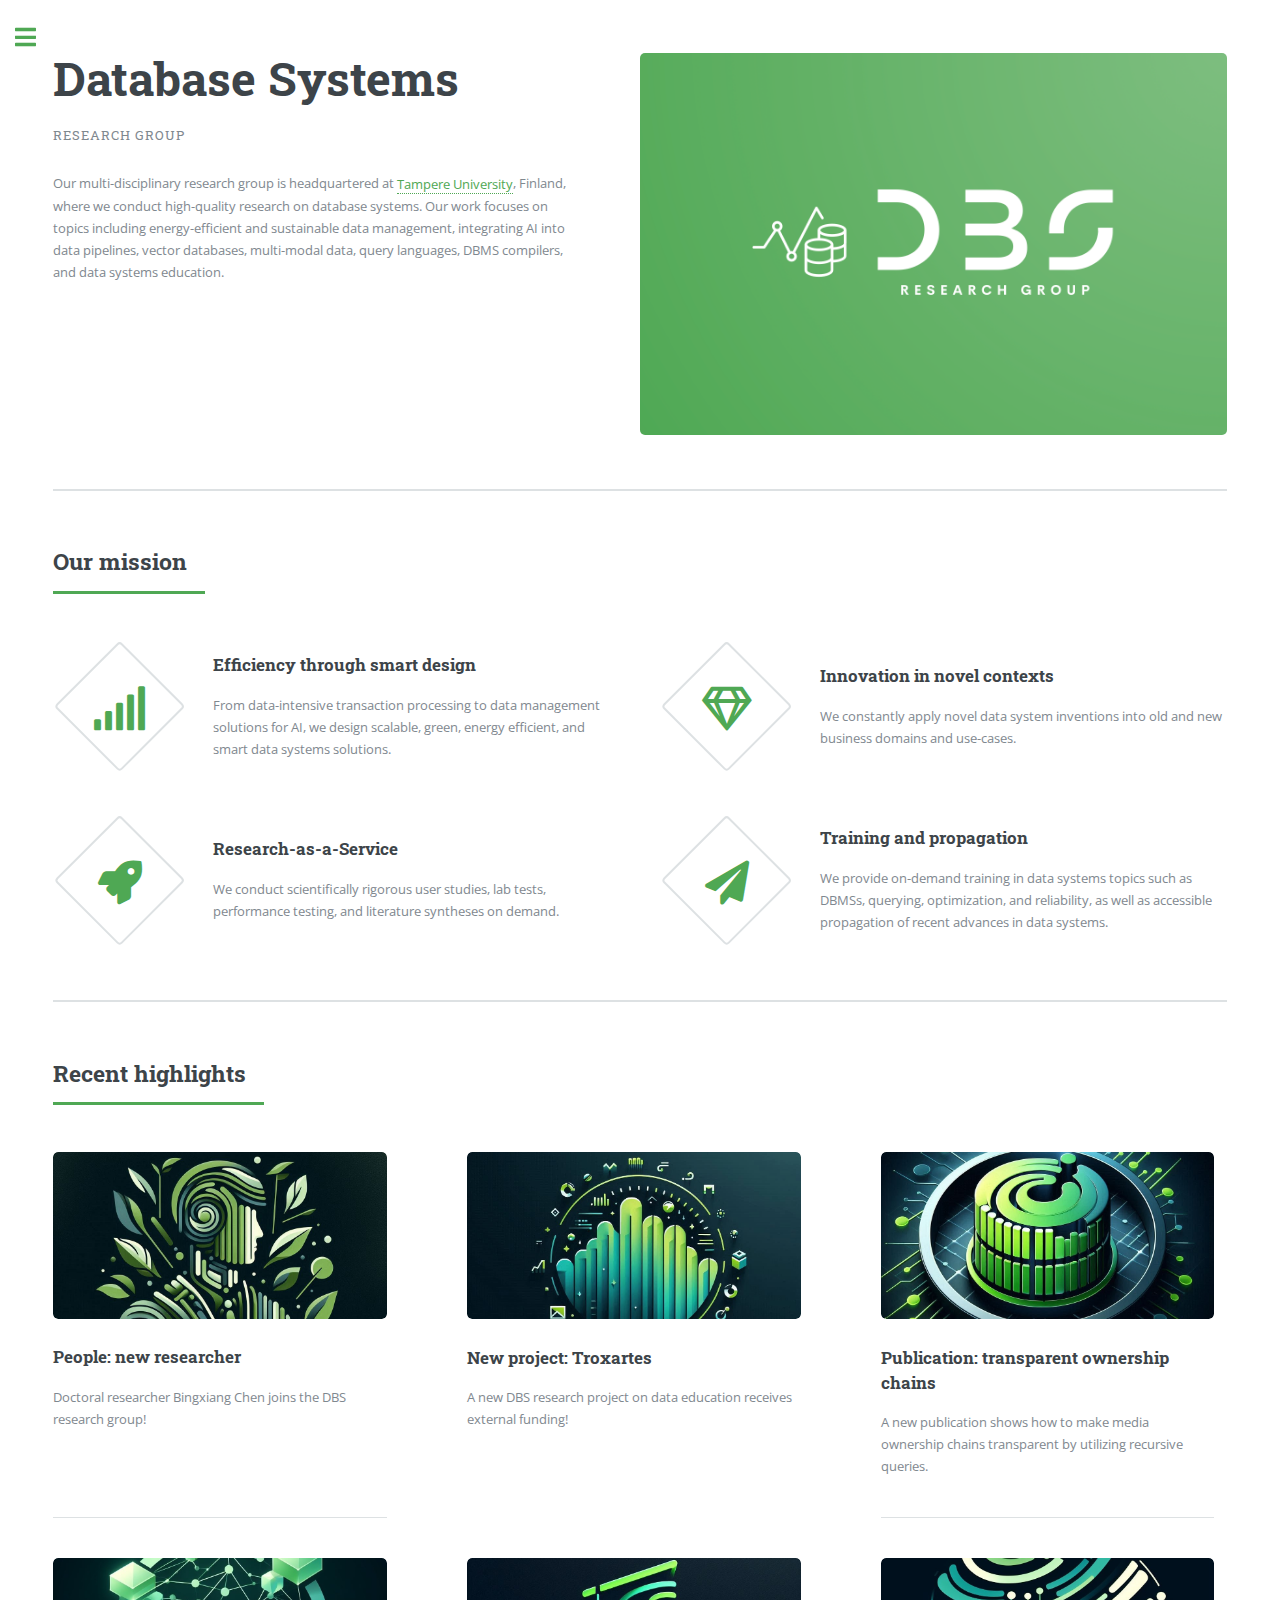
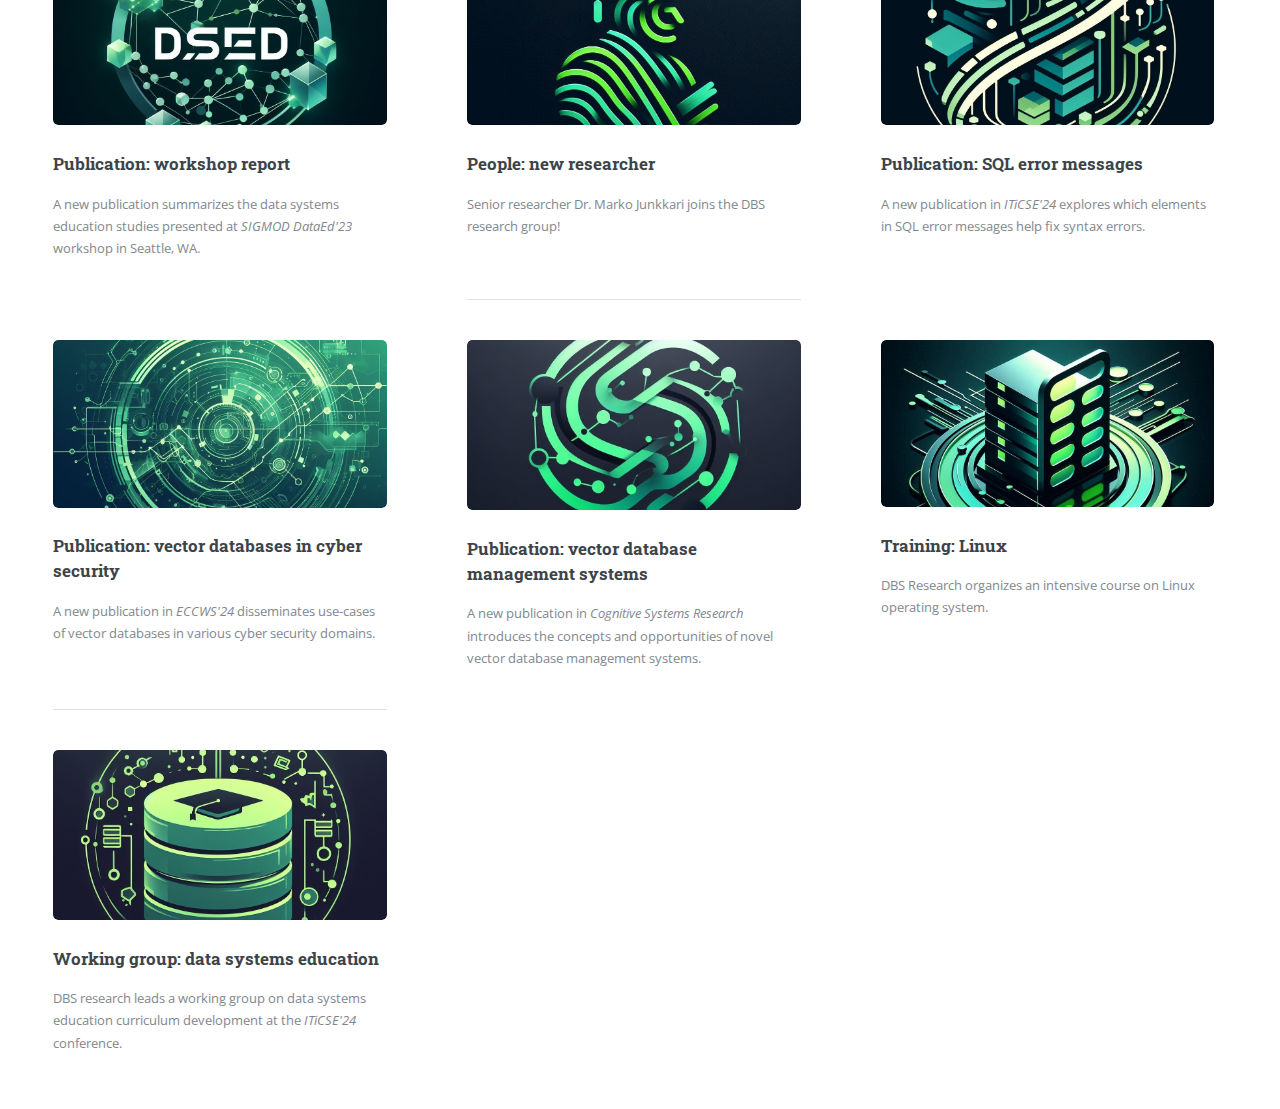
==== commit e83dc305: "linux" ====
--- a/index.html
+++ b/index.html
@@ -139,6 +139,14 @@
 											<a target="_blank" href="https://www.sciencedirect.com/science/article/pii/S1389041724000093" class="image"><img src="images/pic01.jpg" alt="" /></a>
 											<h3>Publication: vector database management systems</h3>
 											<p>A new publication in <i>Cognitive Systems Research</i> introduces the concepts and opportunities of novel vector database management systems.</p>
+											<!--<ul class="actions">
+												<li><a target="_blank" href="https://www.sciencedirect.com/science/article/pii/S1389041724000093" class="button">Read more</a></li>
+											</ul> -->
+										</article>
+										<article>
+											<a target="_blank" href="#" class="image"><img src="images/pic10.jpg" alt="" /></a>
+											<h3>Training: Linux</h3>
+											<p>DBS Research organizes an intensive course on Linux operating system.</p>
 											<!--<ul class="actions">
 												<li><a target="_blank" href="https://www.sciencedirect.com/science/article/pii/S1389041724000093" class="button">Read more</a></li>
 											</ul> -->
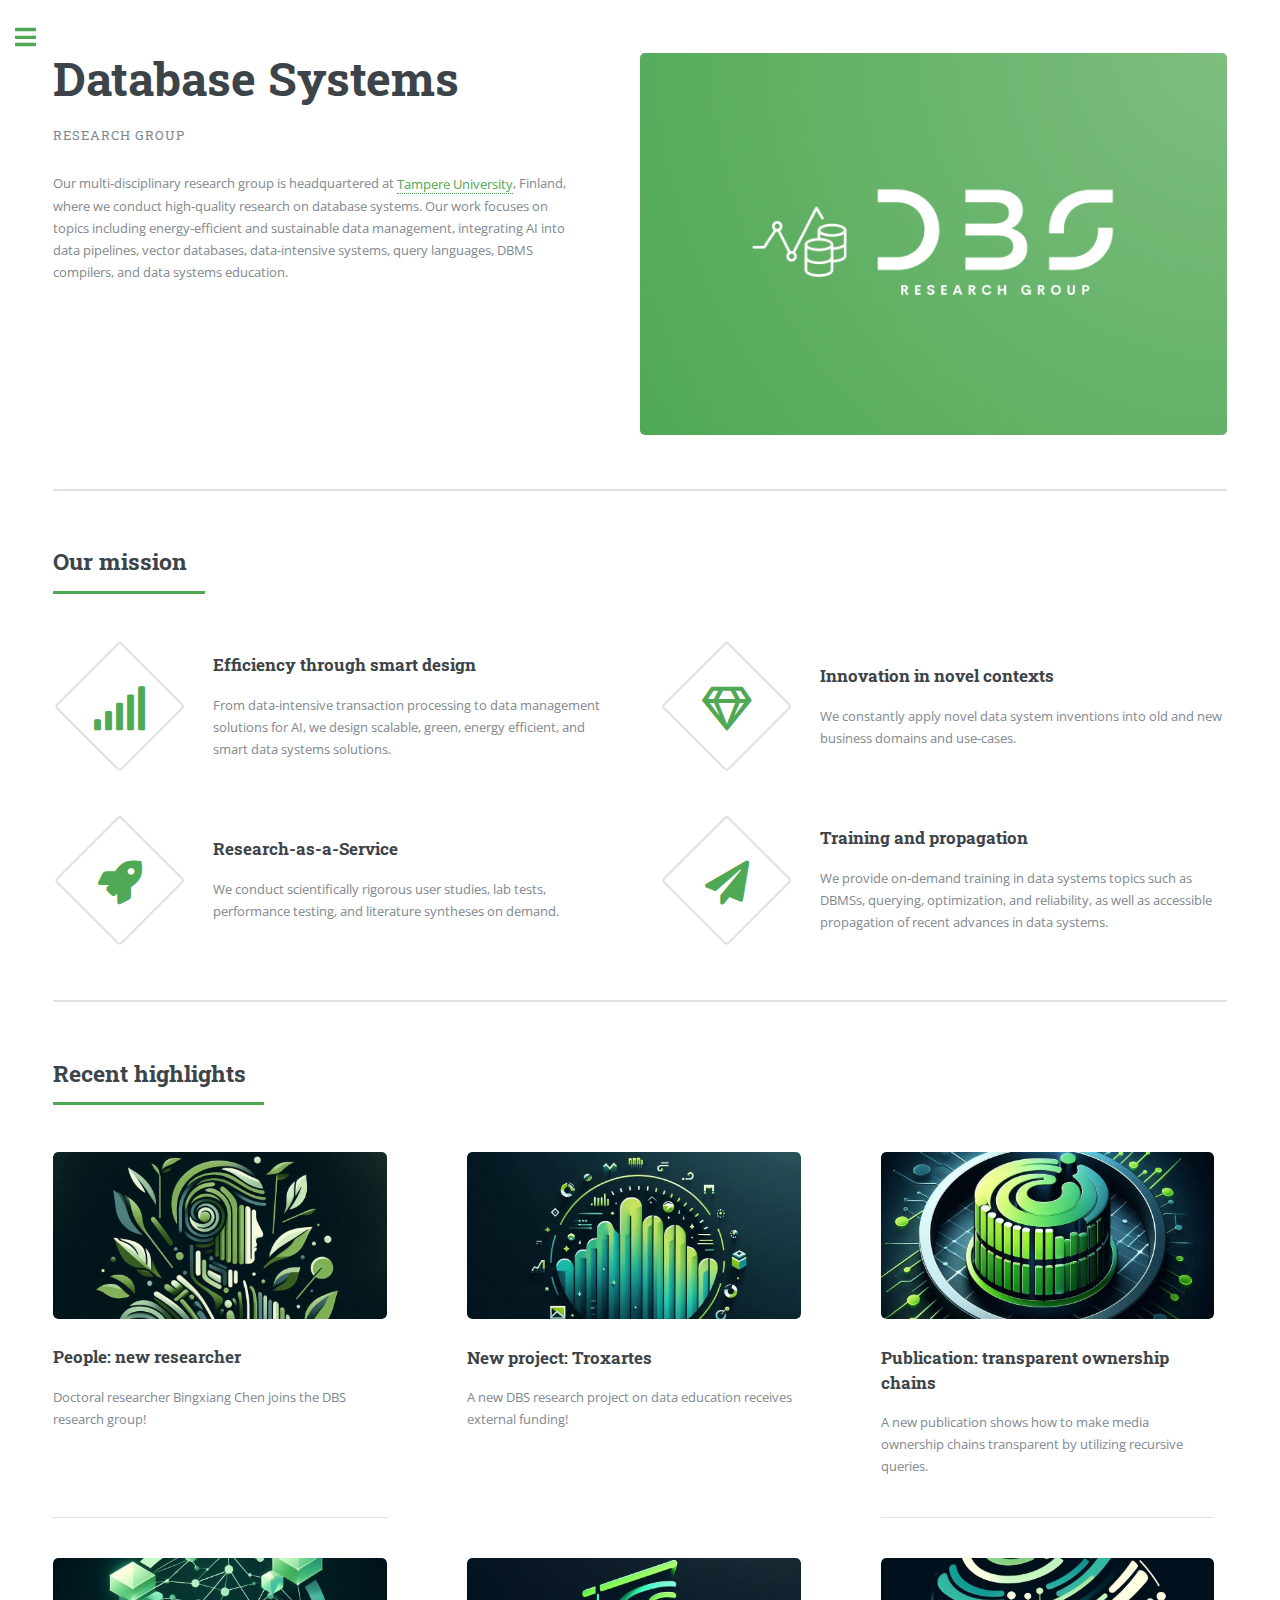
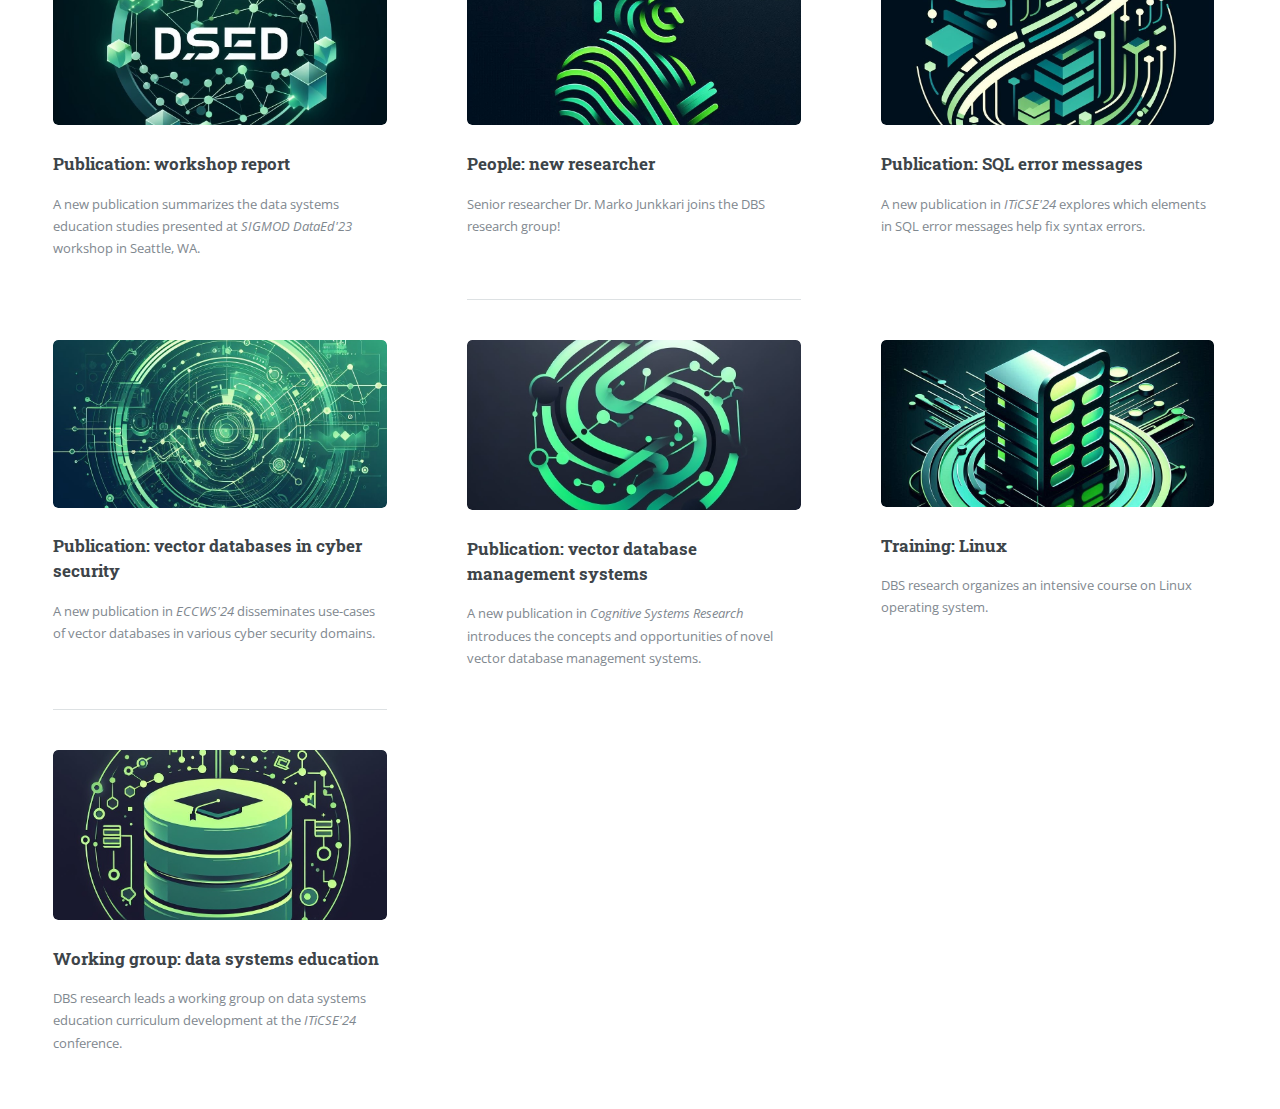
==== commit 5d4838fc: "training" ====
--- a/index.html
+++ b/index.html
@@ -41,7 +41,7 @@
 											<h1>Database Systems</h1>
 											<p>Research group</p>
 										</header>
-										<p>Our multi-disciplinary research group is headquartered at <a target="_blank" href="https://www.tuni.fi/en/about-us/tampere-university">Tampere University</a>, Finland, where we conduct high-quality research on database systems. Our work focuses on topics including energy-efficient and sustainable data management, integrating AI into data pipelines, vector databases, multi-modal data, query languages, DBMS compilers, and data systems education.</p>
+										<p>Our multi-disciplinary research group is headquartered at <a target="_blank" href="https://www.tuni.fi/en/about-us/tampere-university">Tampere University</a>, Finland, where we conduct high-quality research on database systems. Our work focuses on topics including energy-efficient and sustainable data management, integrating AI into data pipelines, vector databases, data-intensive systems, query languages, DBMS compilers, and data systems education.</p>
 										<!--<ul class="actions">
 											<li><a href="#" class="button big">Learn More</a></li>
 										</ul> -->
@@ -146,7 +146,7 @@
 										<article>
 											<a target="_blank" href="#" class="image"><img src="images/pic10.jpg" alt="" /></a>
 											<h3>Training: Linux</h3>
-											<p>DBS Research organizes an intensive course on Linux operating system.</p>
+											<p>DBS research organizes an intensive course on Linux operating system.</p>
 											<!--<ul class="actions">
 												<li><a target="_blank" href="https://www.sciencedirect.com/science/article/pii/S1389041724000093" class="button">Read more</a></li>
 											</ul> -->
@@ -180,35 +180,11 @@
 										<h2>Menu</h2>
 									</header>
 									<ul>
-										<li><a href="index.html">Homepage</a></li>
+										<li><a href="#">Homepage</a></li>
 										<li><a href="projects.html">Projects</a></li>
 										<li><a href="people.html">People</a></li>
 										<li><a href="publications.html">Publications</a></li>
-										<li>
-											<!--
-											<span class="opener">Submenu</span>
-											<ul>
-												<li><a href="#">Lorem Dolor</a></li>
-												<li><a href="#">Ipsum Adipiscing</a></li>
-												<li><a href="#">Tempus Magna</a></li>
-												<li><a href="#">Feugiat Veroeros</a></li>
-											</ul>
-										</li>
-										<li><a href="#">Etiam Dolore</a></li>
-										<li><a href="#">Adipiscing</a></li>
-										<li>
-											<span class="opener">Another Submenu</span>
-											<ul>
-												<li><a href="#">Lorem Dolor</a></li>
-												<li><a href="#">Ipsum Adipiscing</a></li>
-												<li><a href="#">Tempus Magna</a></li>
-												<li><a href="#">Feugiat Veroeros</a></li>
-											</ul>
-										</li>
-										<li><a href="#">Maximus Erat</a></li>
-										<li><a href="#">Sapien Mauris</a></li>
-										<li><a href="#">Amet Lacinia</a></li>
-									-->
+										<li><a href="training.html">Training</a></li>
 									</ul>
 								</nav>
 
--- a/assets/css/main.css
+++ b/assets/css/main.css
@@ -156,7 +156,8 @@
   font-size: 1.1em; }
 
 h5 {
-  font-size: 0.9em; }
+  font-size: 0.9em;
+  color: #919191; }
 
 h6 {
   font-size: 0.7em; }
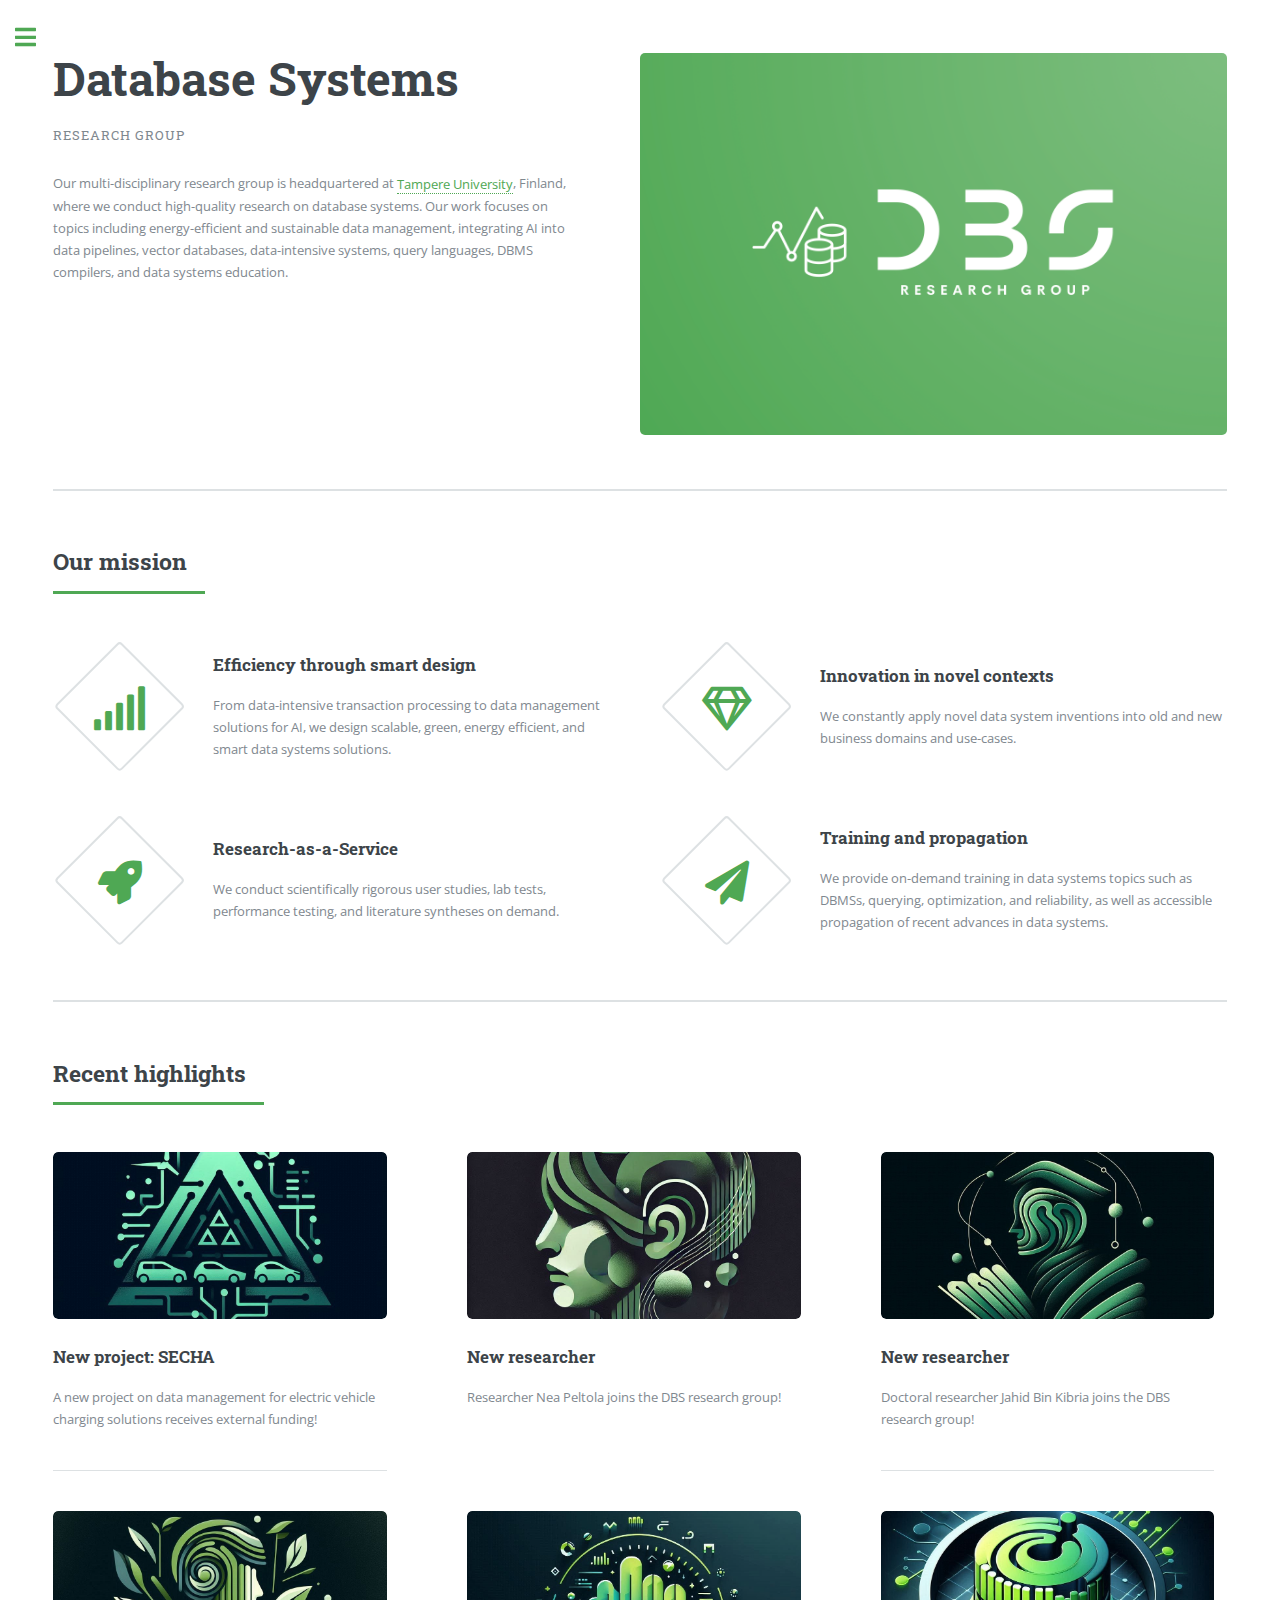
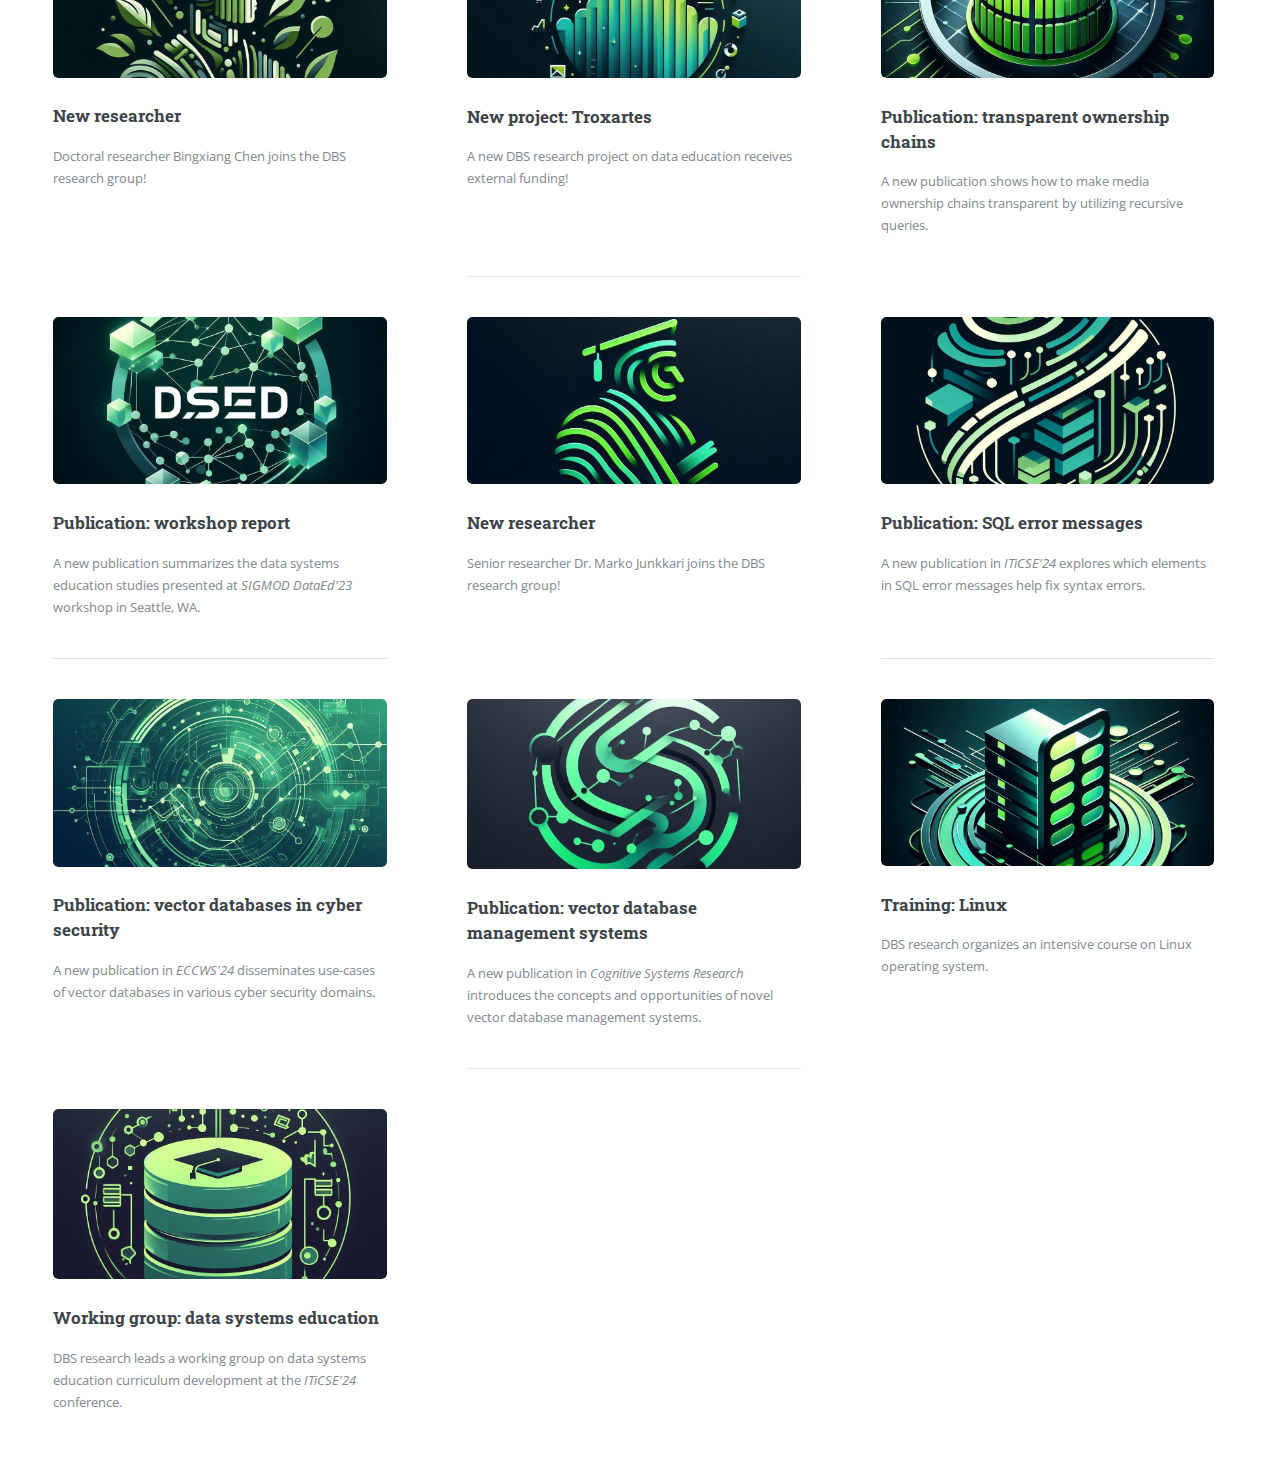
==== commit d6917fda: "researchers, secha" ====
--- a/index.html
+++ b/index.html
@@ -11,6 +11,7 @@
 		<meta charset="utf-8" />
 		<meta name="viewport" content="width=device-width, initial-scale=1, user-scalable=no" />
 		<link rel="stylesheet" href="assets/css/main.css" />
+		<link rel="icon" type="image/png" href="favicon.png"/>
 	</head>
 	<body class="is-preload">
 
@@ -94,13 +95,33 @@
 										<h2>Recent highlights</h2>
 									</header>
 									<div class="posts">
+										<!--<article>
+											<a href="_blank" class="image"><img src="images/pic12.jpg" alt="" /></a>
+											<h3>Publication: data systems education</h3>
+											<p>A new <i>ITiCSE'24 Working Group</i> publication highlights the discrepancies between data system curriculum guidelines, education, and industry needs.</p>
+										</article>-->
+										<article>
+											<a href="projects.html" class="image"><img src="images/pic14.jpg" alt="" /></a>
+											<h3>New project: SECHA</h3>
+											<p>A new project on data management for electric vehicle charging solutions receives external funding!</p>
+										</article>
+										<article>
+											<a href="people.html" class="image"><img src="images/pic12.jpg" alt="" /></a>
+											<h3>New researcher</h3>
+											<p>Researcher Nea Peltola joins the DBS research group!</p>
+										</article>
+										<article>
+											<a href="people.html" class="image"><img src="images/pic11.jpg" alt="" /></a>
+											<h3>New researcher</h3>
+											<p>Doctoral researcher Jahid Bin Kibria joins the DBS research group!</p>
+										</article>
 										<article>
 											<a href="people.html" class="image"><img src="images/pic09.jpg" alt="" /></a>
-											<h3>People: new researcher</h3>
+											<h3>New researcher</h3>
 											<p>Doctoral researcher Bingxiang Chen joins the DBS research group!</p>
 										</article>
 										<article>
-											<a target="_blank" href="#" class="image"><img src="images/pic08.jpg" alt="" /></a>
+											<a target="projects.html" href="#" class="image"><img src="images/pic08.jpg" alt="" /></a>
 											<h3>New project: Troxartes</h3>
 											<p>A new DBS research project on data education receives external funding!</p>
 										</article>
@@ -116,16 +137,13 @@
 										</article>
 										<article>
 											<a href="people.html" class="image"><img src="images/pic05.jpg" alt="" /></a>
-											<h3>People: new researcher</h3>
+											<h3>New researcher</h3>
 											<p>Senior researcher Dr. Marko Junkkari joins the DBS research group!</p>
 										</article>
 										<article>
 											<a target="_blank" href="https://dl.acm.org/doi/abs/10.1145/3649217.3653552" class="image"><img src="images/pic04.jpg" alt="" /></a>
 											<h3>Publication: SQL error messages</h3>
 											<p>A new publication in <i>ITiCSE'24</i> explores which elements in SQL error messages help fix syntax errors.</p>
-											<!--<ul class="actions">
-												<li><a target="_blank" href="https://www.sciencedirect.com/science/article/pii/S1389041724000093" class="button">Read more</a></li>
-											</ul> -->
 										</article>
 										<article>
 											<a target="_blank" href="https://papers.academic-conferences.org/index.php/eccws/article/view/2220" class="image"><img src="images/pic03.jpg" alt="" /></a>
@@ -144,7 +162,7 @@
 											</ul> -->
 										</article>
 										<article>
-											<a target="_blank" href="#" class="image"><img src="images/pic10.jpg" alt="" /></a>
+											<a target="training.html" href="#" class="image"><img src="images/pic10.jpg" alt="" /></a>
 											<h3>Training: Linux</h3>
 											<p>DBS research organizes an intensive course on Linux operating system.</p>
 											<!--<ul class="actions">
--- a/assets/css/main.css
+++ b/assets/css/main.css
@@ -988,7 +988,7 @@
 
 /* Section/Article */
 section.special, article.special {
-  text-align: center; }
+  text-align: center;}
 
 header p {
   font-family: "Roboto Slab", serif;
@@ -1766,7 +1766,7 @@
       position: absolute;
       right: 0;
       width: 0px;
-      /* width: calc(100% + 6em); disable borders around posts */
+      /* width: calc(100% + 6em); */
       }
     .posts article > :last-child {
       margin-bottom: 0; }
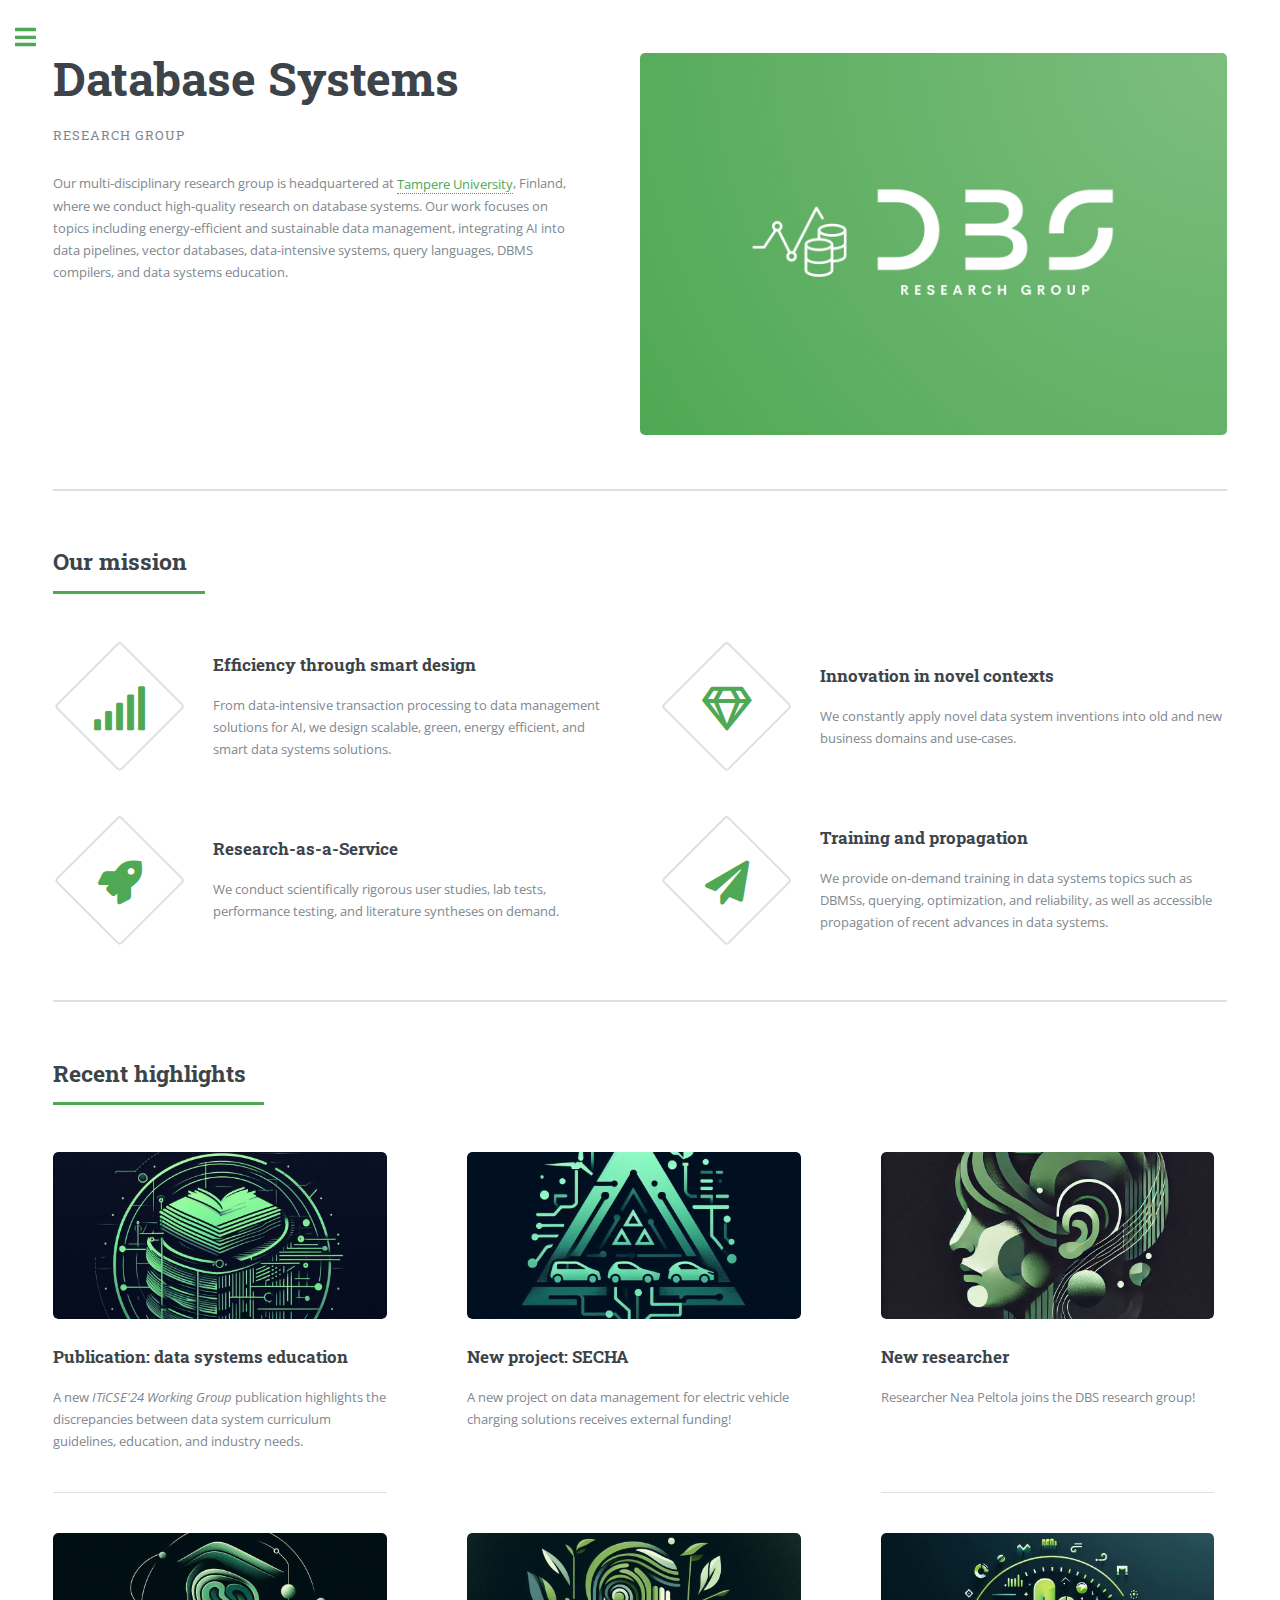
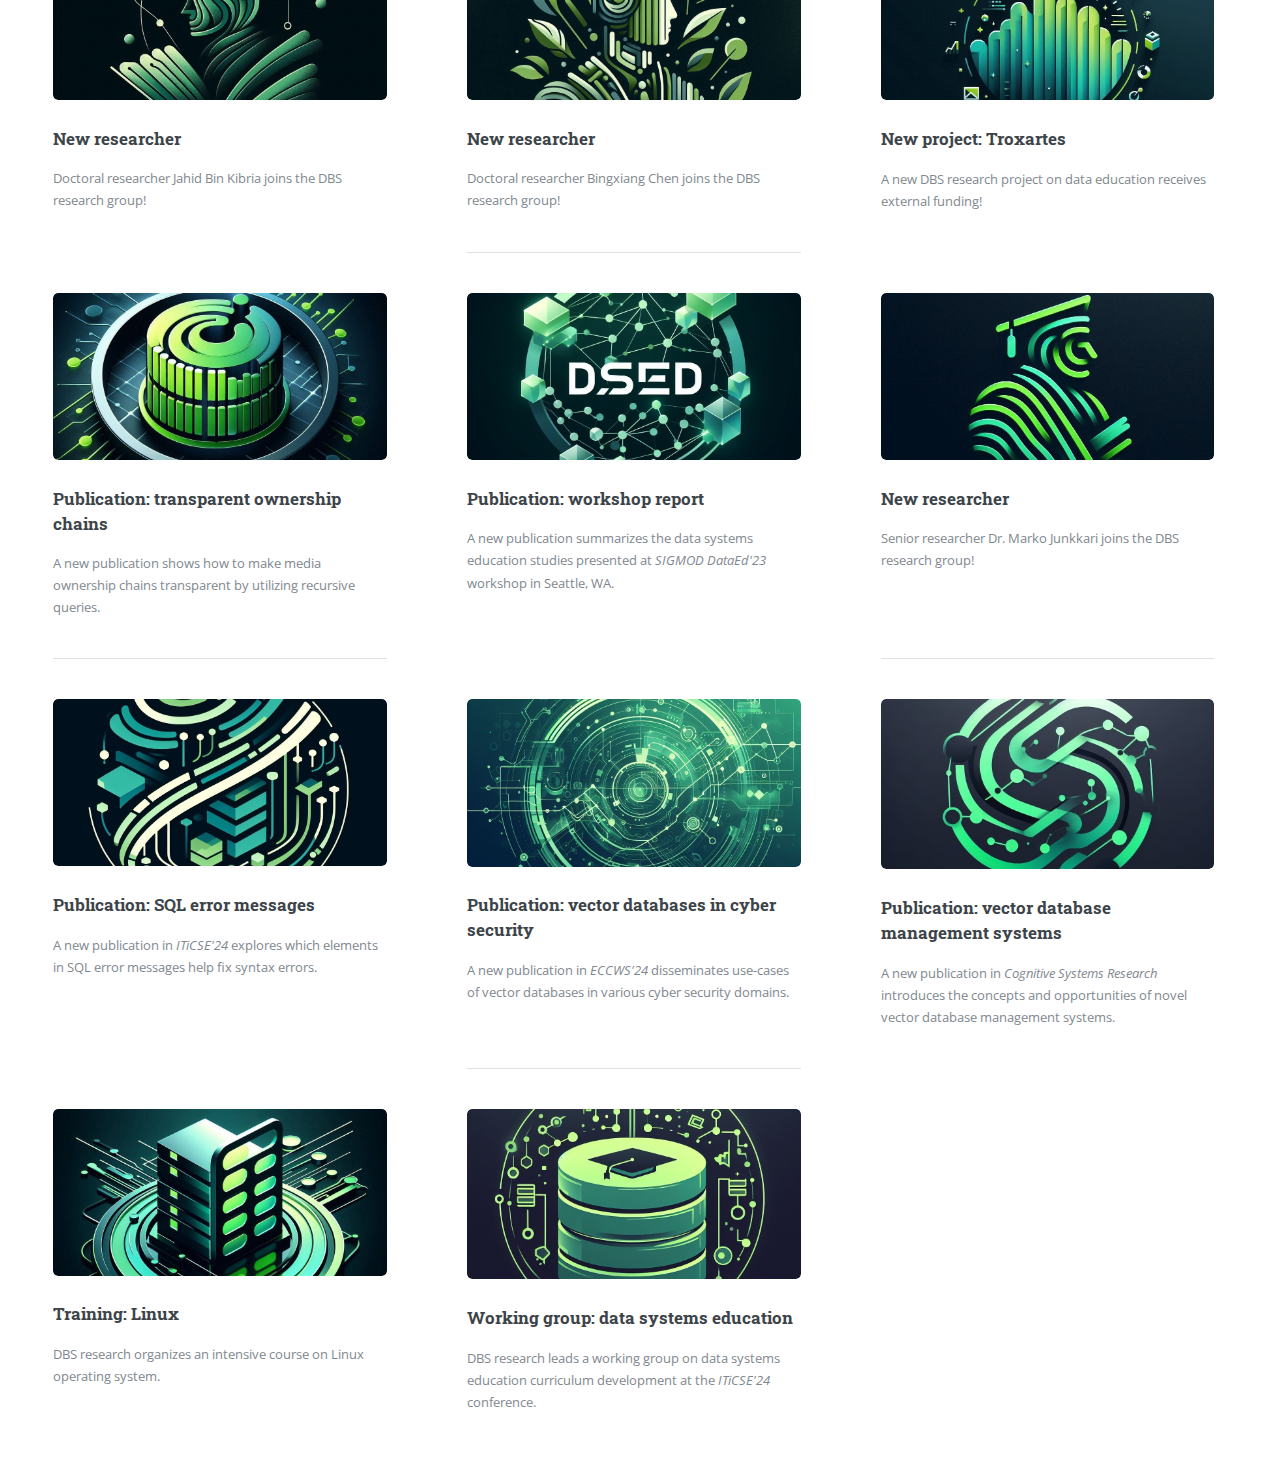
==== commit 41d101ce: "new paper" ====
--- a/index.html
+++ b/index.html
@@ -95,11 +95,11 @@
 										<h2>Recent highlights</h2>
 									</header>
 									<div class="posts">
-										<!--<article>
-											<a href="_blank" class="image"><img src="images/pic12.jpg" alt="" /></a>
+										<article>
+											<a href="publications.html" class="image"><img src="images/pic13.jpg" alt="" /></a>
 											<h3>Publication: data systems education</h3>
 											<p>A new <i>ITiCSE'24 Working Group</i> publication highlights the discrepancies between data system curriculum guidelines, education, and industry needs.</p>
-										</article>-->
+										</article>
 										<article>
 											<a href="projects.html" class="image"><img src="images/pic14.jpg" alt="" /></a>
 											<h3>New project: SECHA</h3>
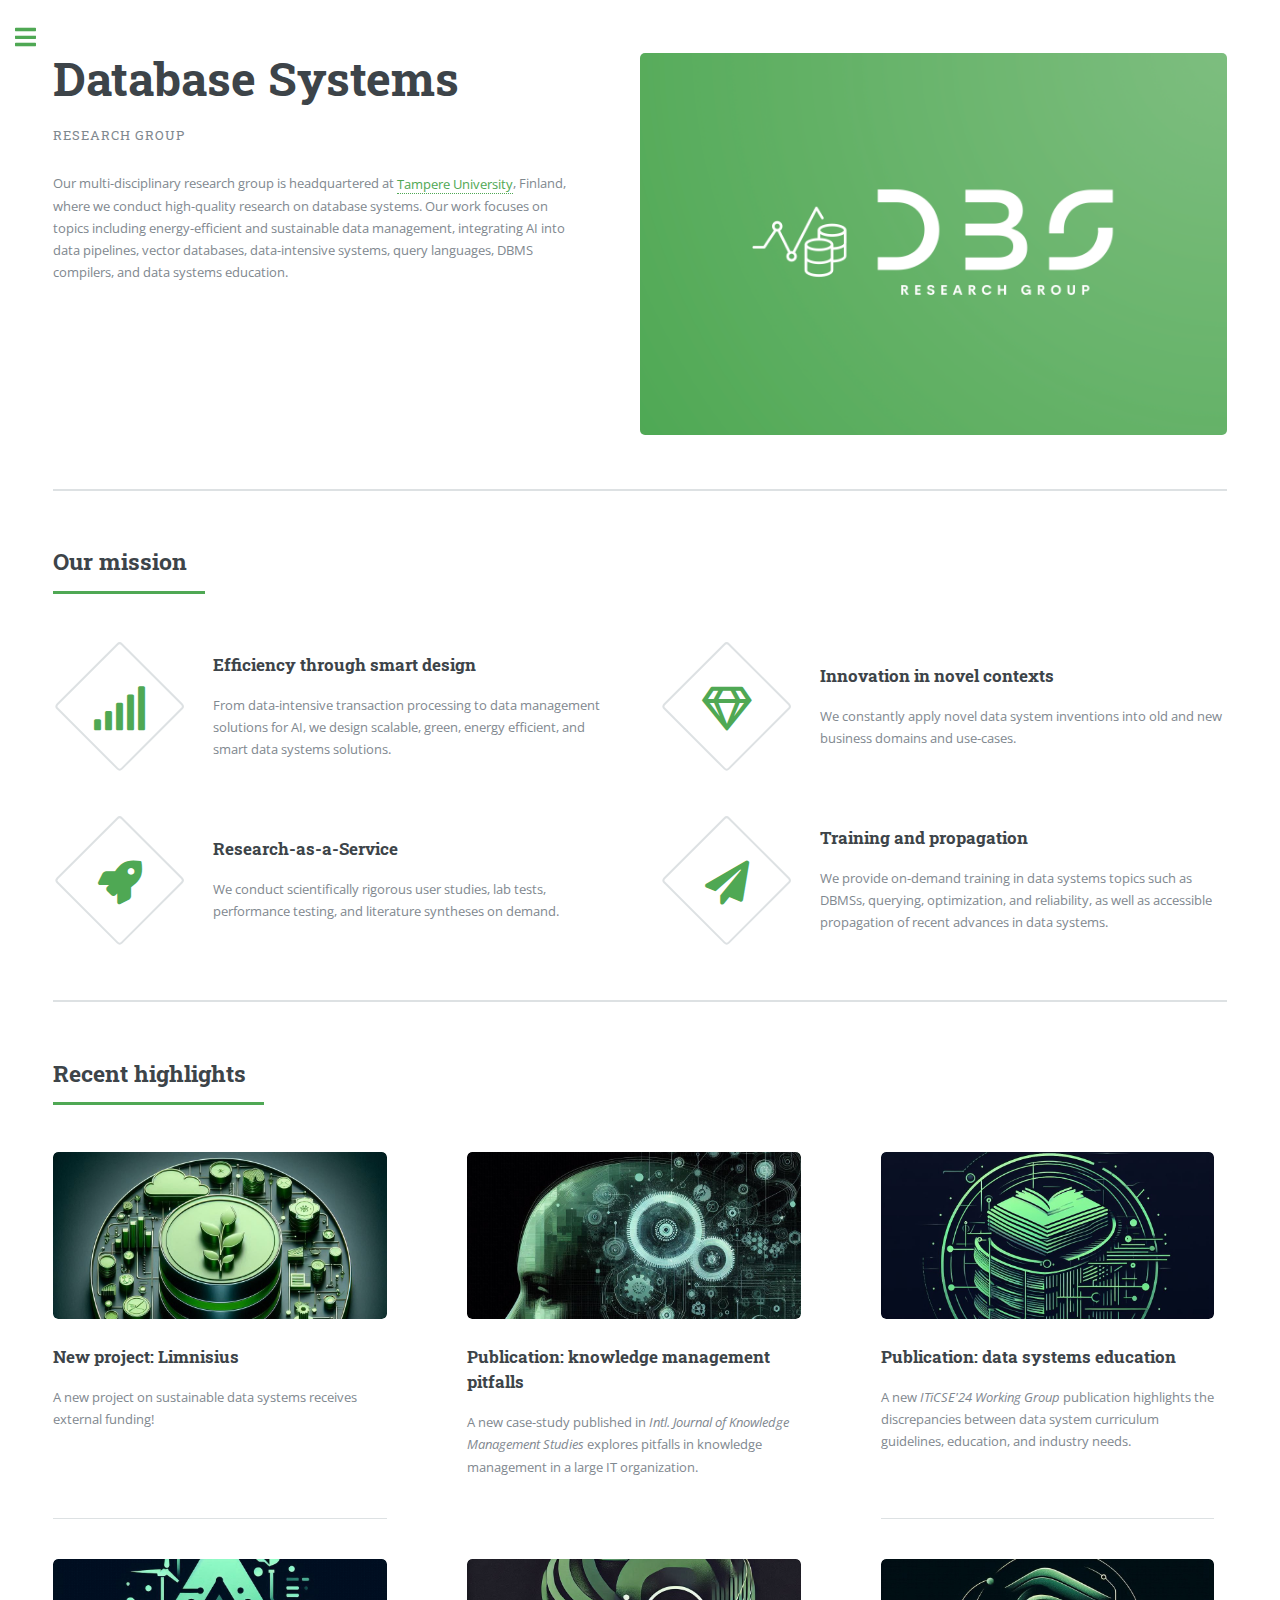
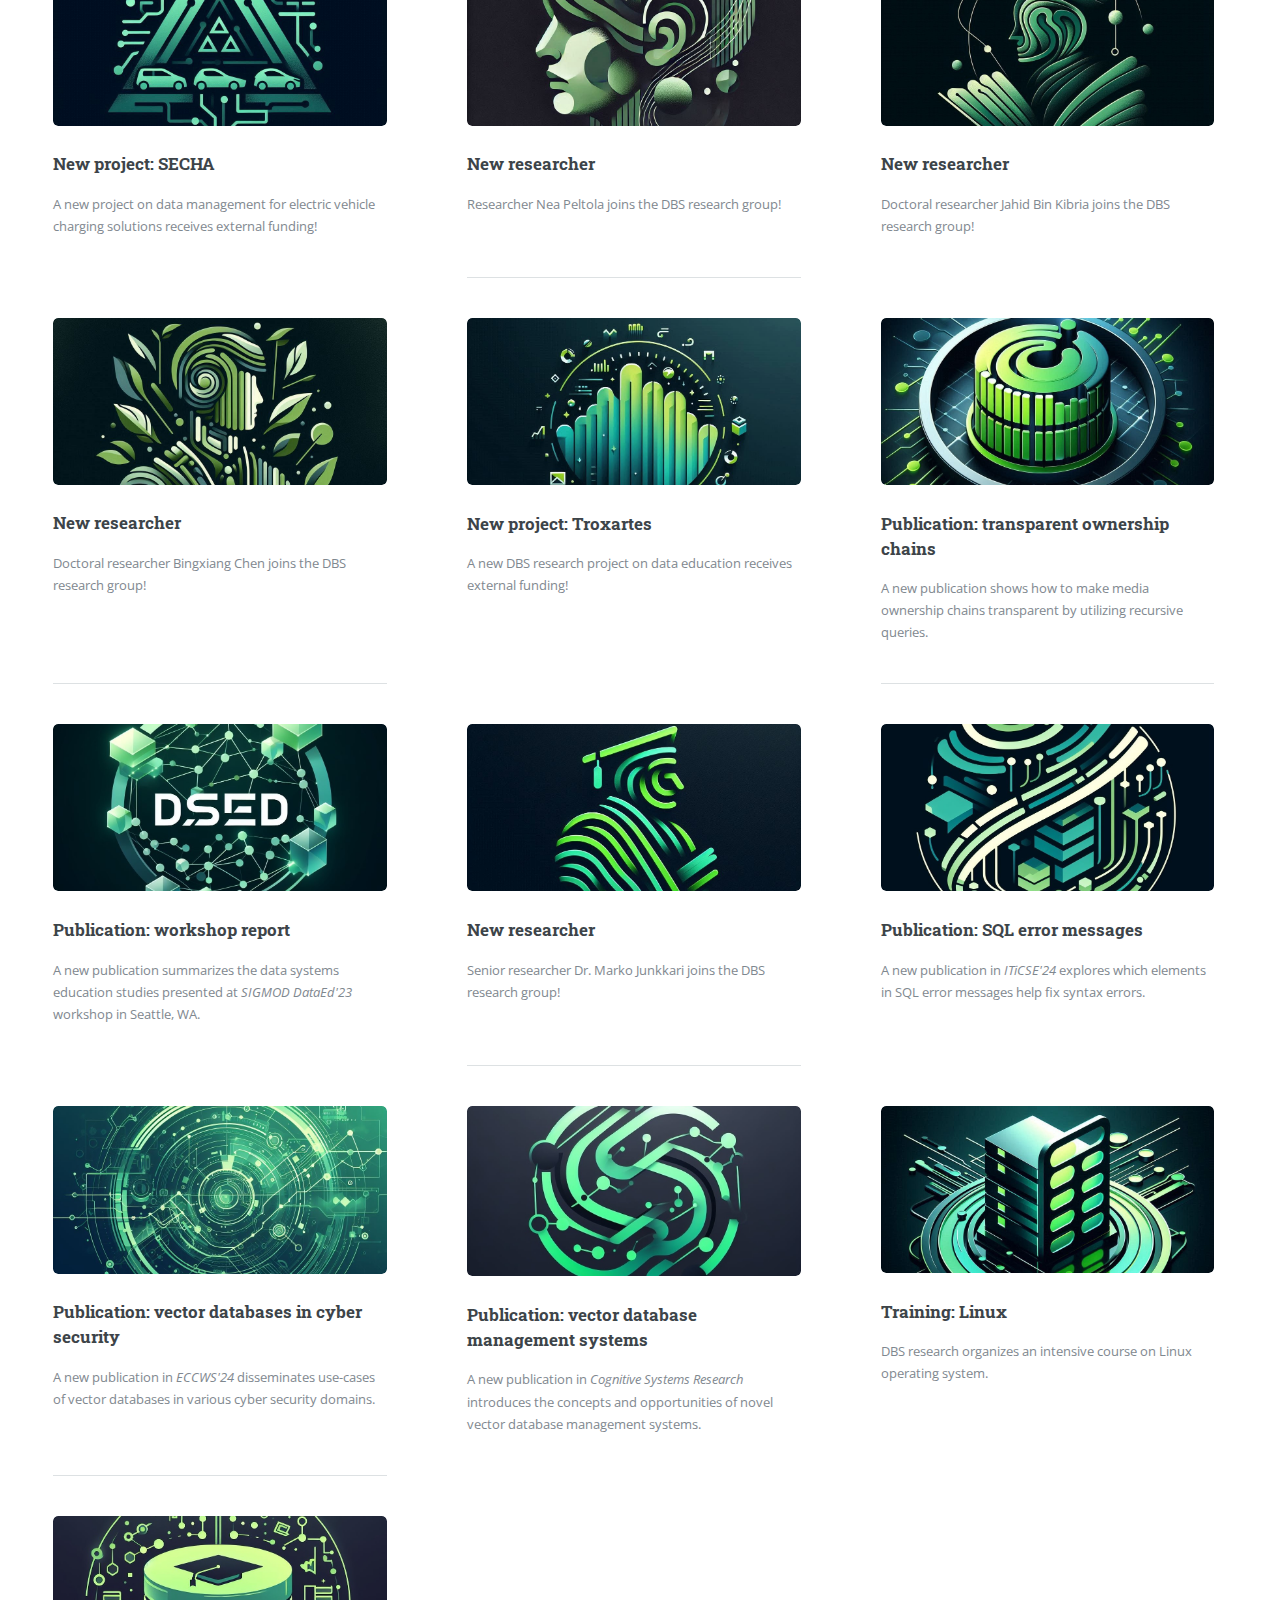
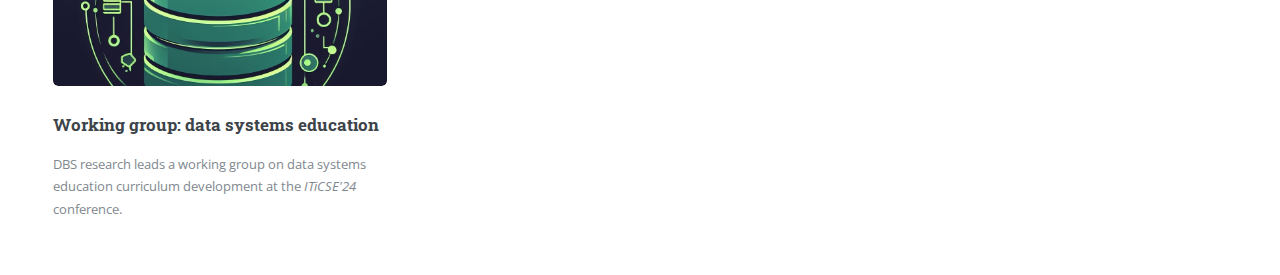
==== commit 6dc9f1d9: "publ, project" ====
--- a/index.html
+++ b/index.html
@@ -96,6 +96,16 @@
 									</header>
 									<div class="posts">
 										<article>
+											<a href="projects.html" class="image"><img src="images/pic_limnisius.jpg" alt="" /></a>
+											<h3>New project: Limnisius</h3>
+											<p>A new project on sustainable data systems receives external funding!</p>
+										</article>
+										<article>
+											<a href="publications.html" class="image"><img src="images/pic_v2.jpg" alt="" /></a>
+											<h3>Publication: knowledge management pitfalls</h3>
+											<p>A new case-study published in <i>Intl. Journal of Knowledge Management Studies</i> explores pitfalls in knowledge management in a large IT organization.</p>
+										</article>
+										<article>
 											<a href="publications.html" class="image"><img src="images/pic13.jpg" alt="" /></a>
 											<h3>Publication: data systems education</h3>
 											<p>A new <i>ITiCSE'24 Working Group</i> publication highlights the discrepancies between data system curriculum guidelines, education, and industry needs.</p>
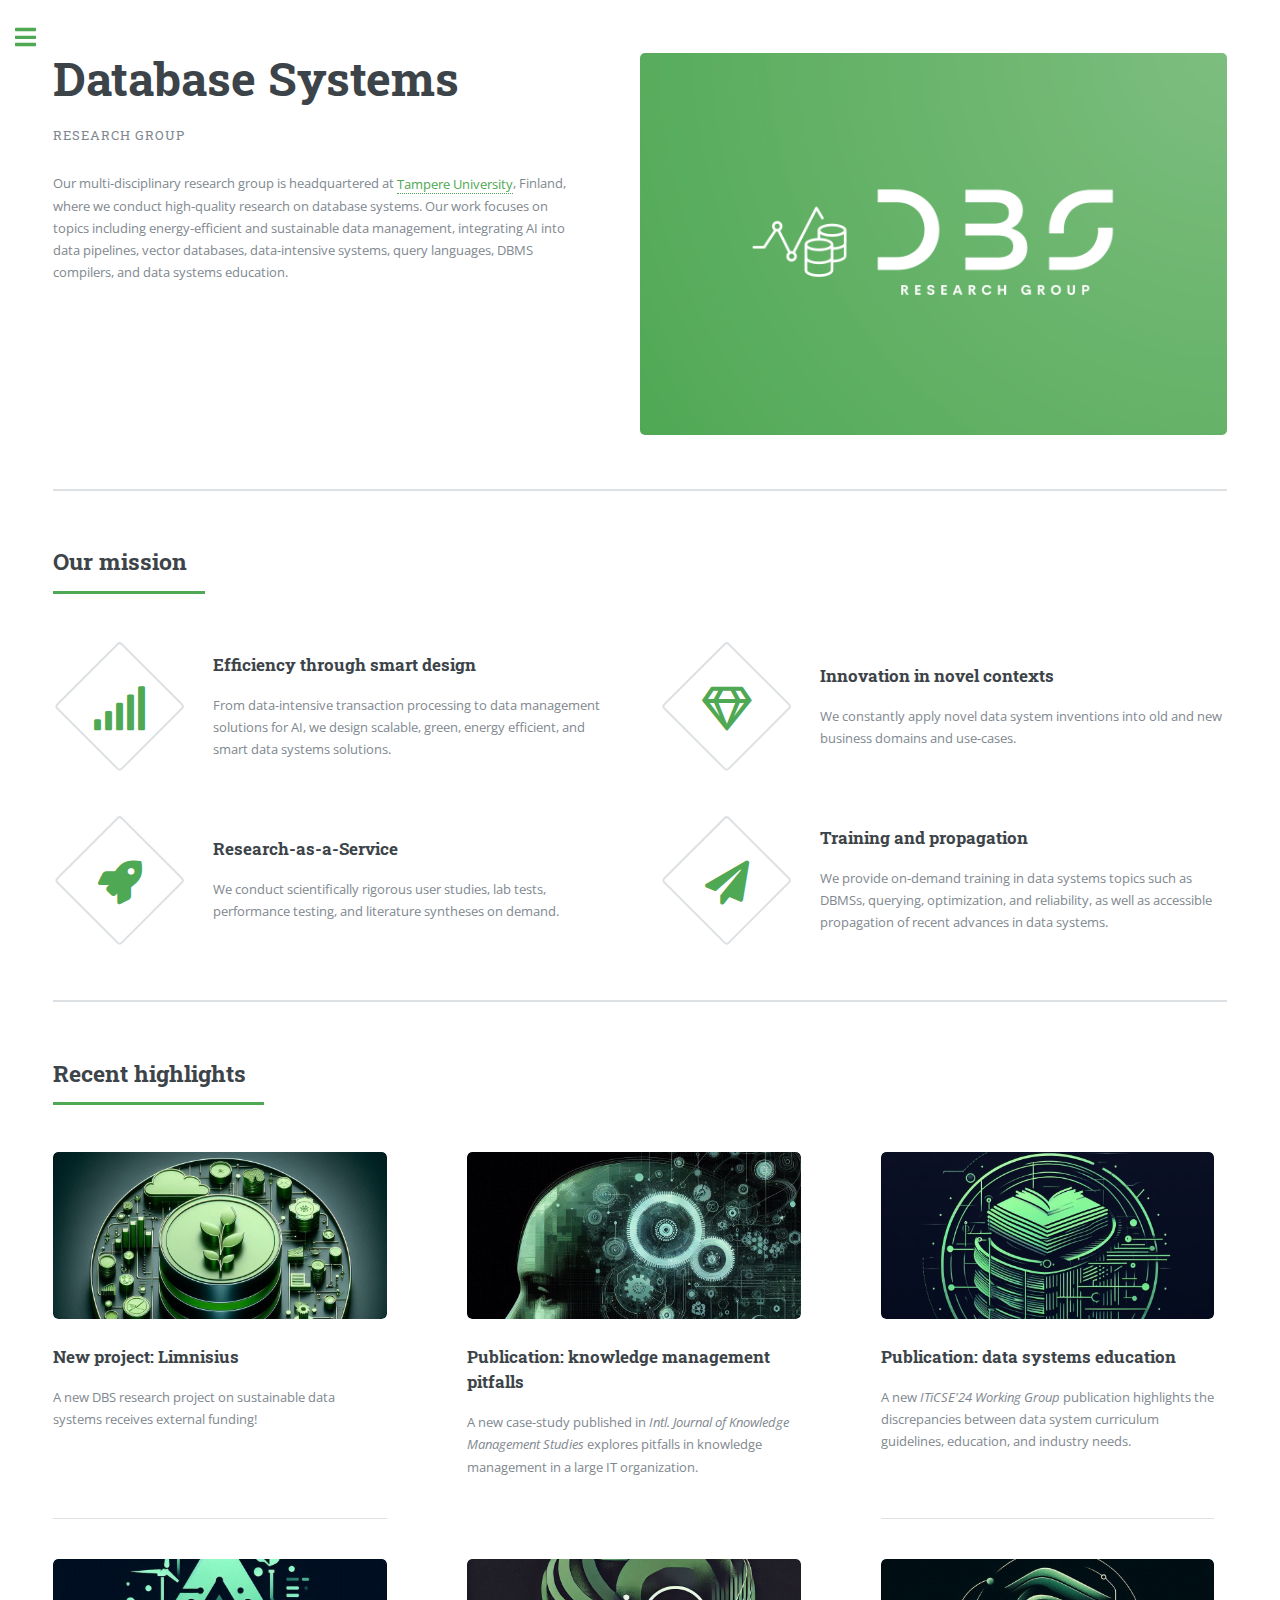
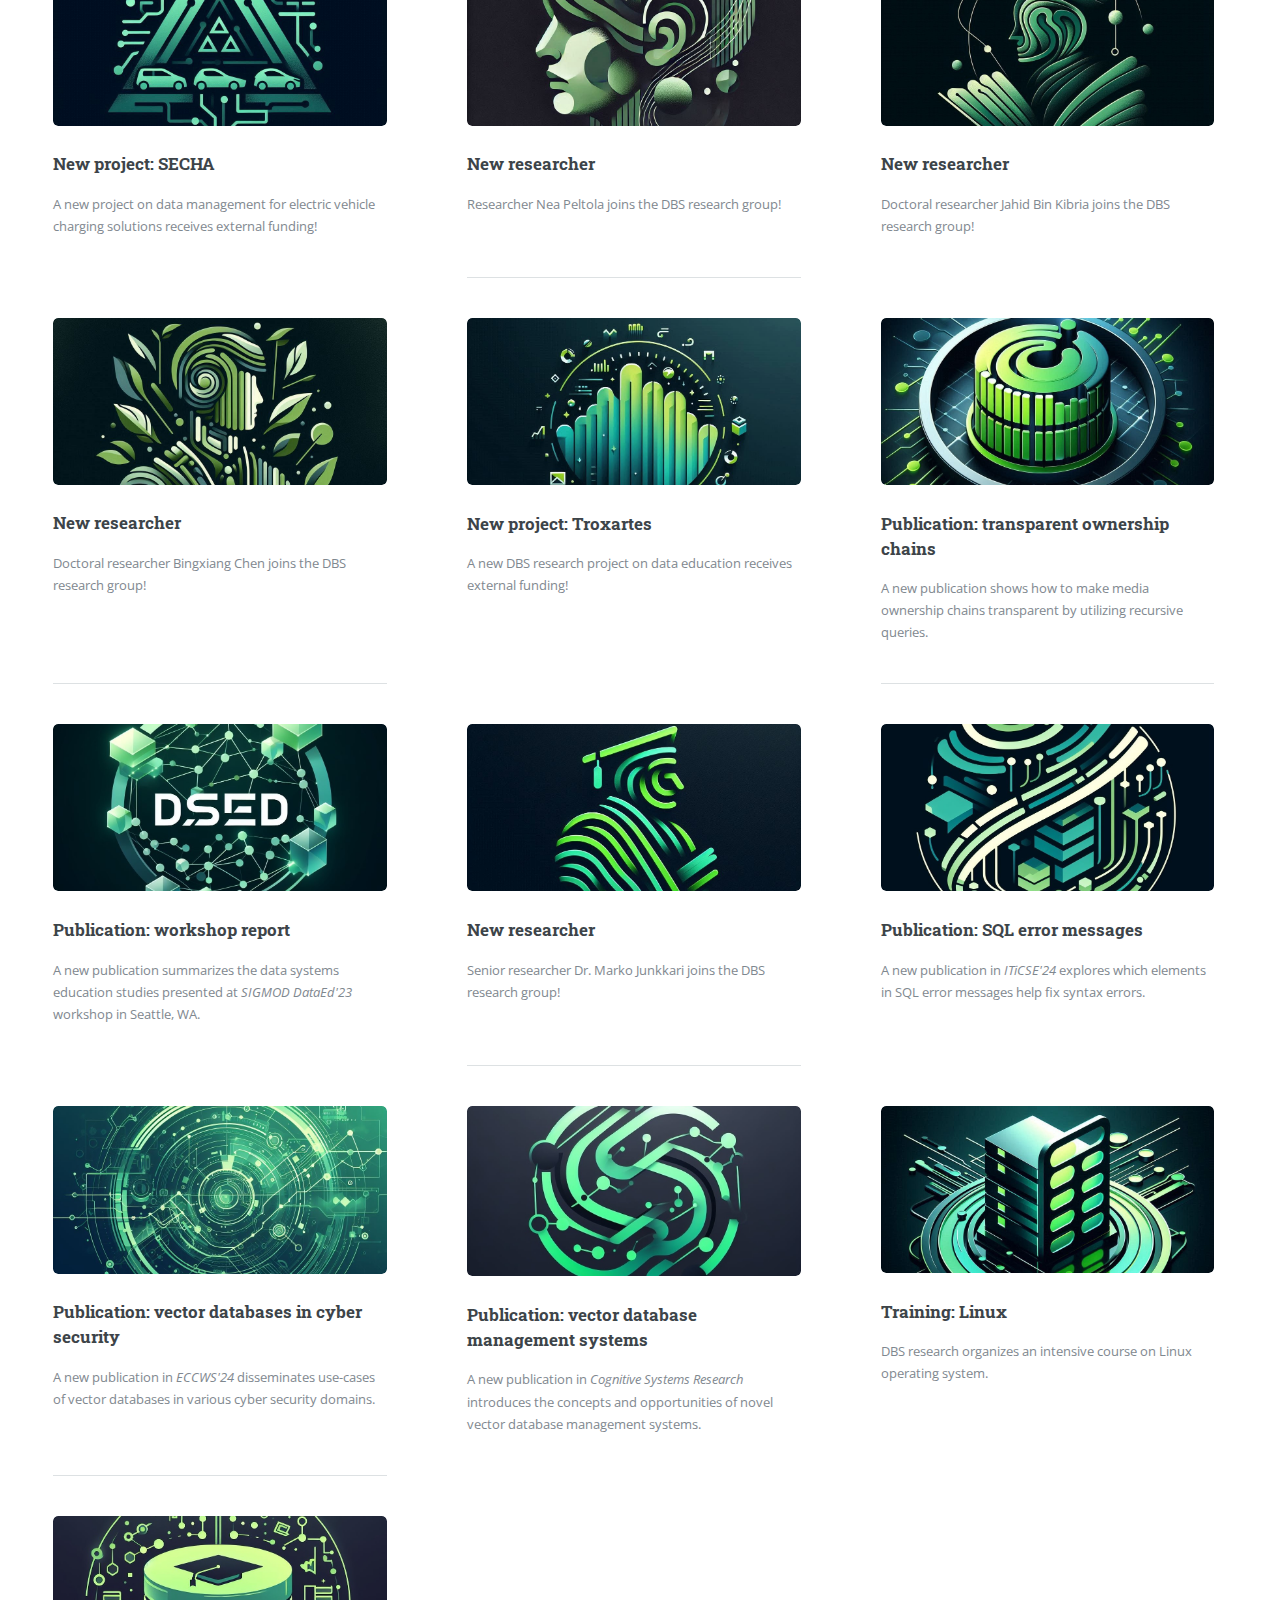
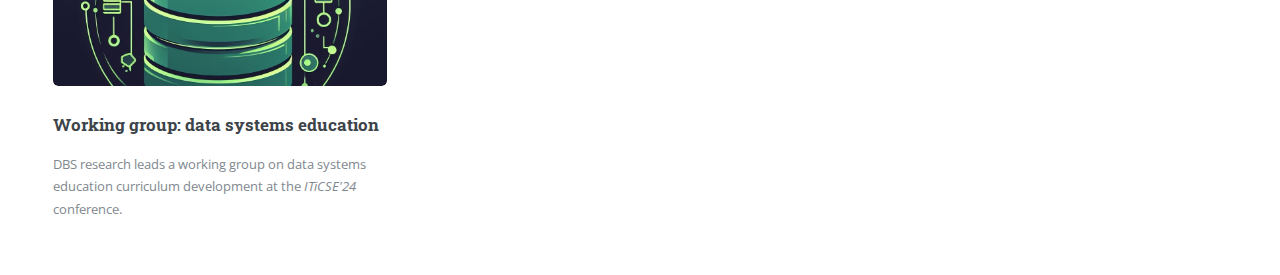
==== commit 21dcb536: "typos" ====
--- a/index.html
+++ b/index.html
@@ -98,7 +98,7 @@
 										<article>
 											<a href="projects.html" class="image"><img src="images/pic_limnisius.jpg" alt="" /></a>
 											<h3>New project: Limnisius</h3>
-											<p>A new project on sustainable data systems receives external funding!</p>
+											<p>A new DBS research project on sustainable data systems receives external funding!</p>
 										</article>
 										<article>
 											<a href="publications.html" class="image"><img src="images/pic_v2.jpg" alt="" /></a>
